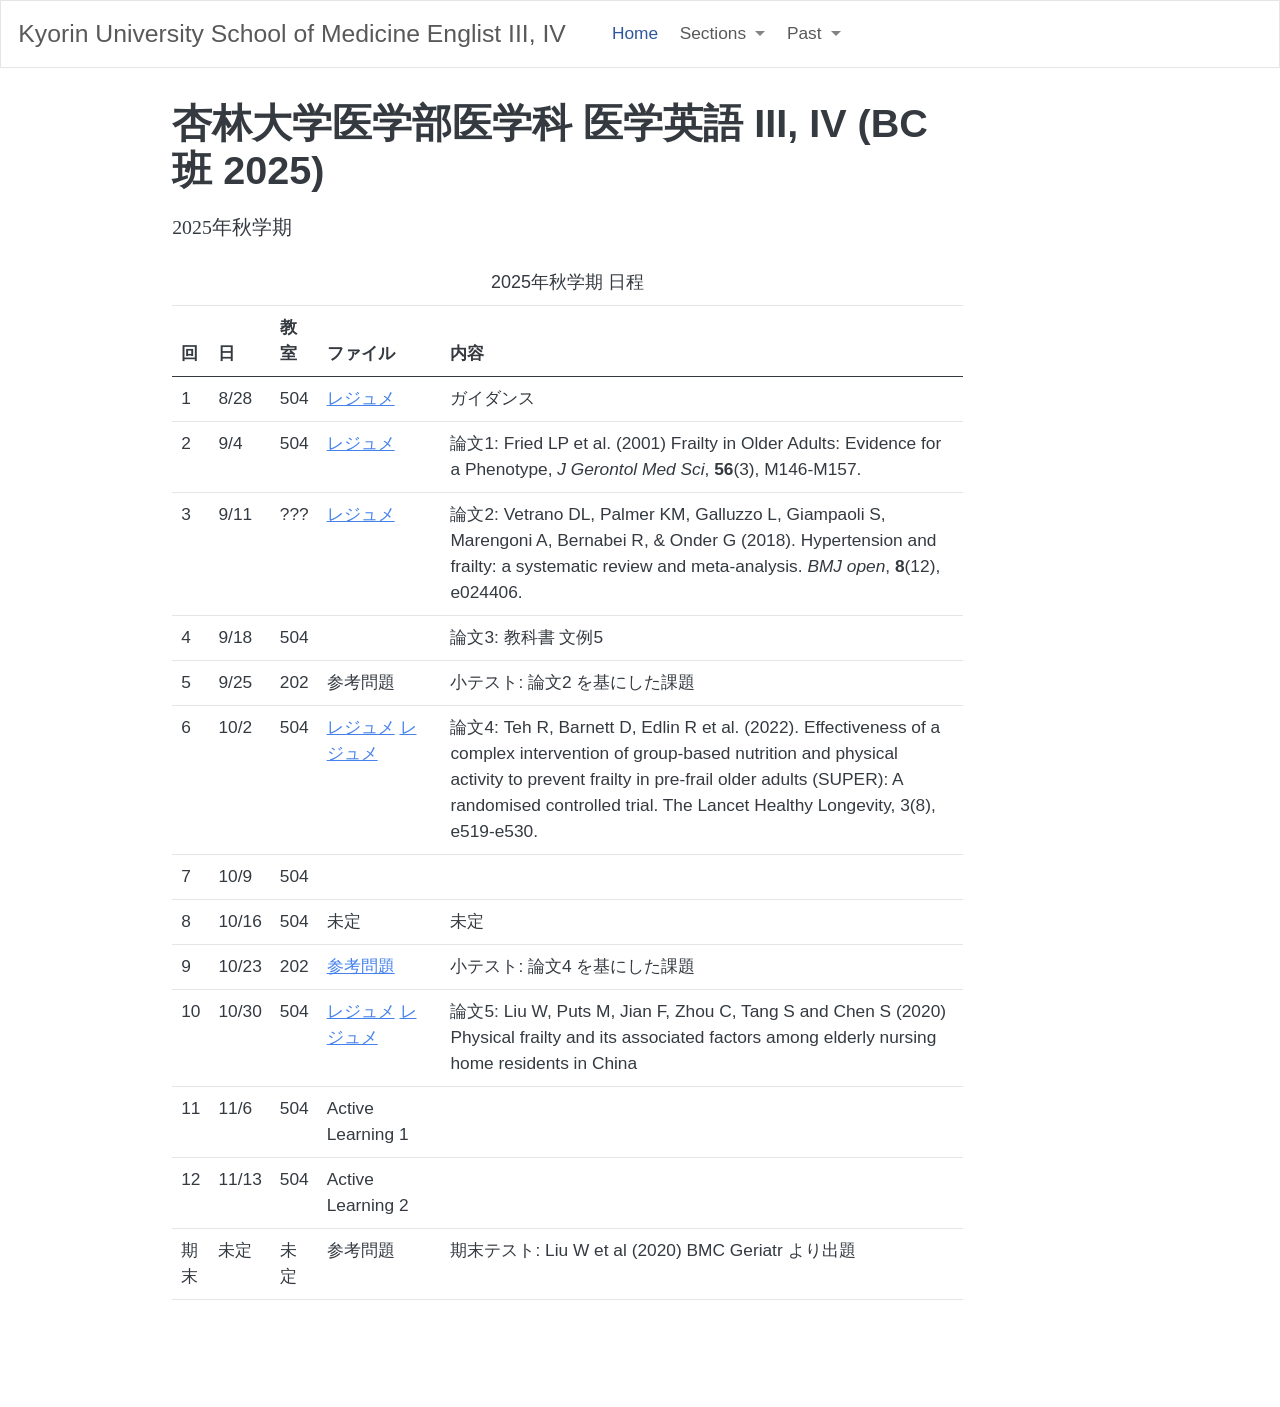
==== docs/index.html @ 92490af5 "docs" ====
<!DOCTYPE html>
<html xmlns="http://www.w3.org/1999/xhtml" lang="en" xml:lang="en"><head>

<meta charset="utf-8">
<meta name="generator" content="quarto-1.2.335">

<meta name="viewport" content="width=device-width, initial-scale=1.0, user-scalable=yes">


<title>Kyorin University School of Medicine Englist III, IV - 杏林大学医学部医学科 医学英語 III, IV (BC班 2025)</title>
<style>
code{white-space: pre-wrap;}
span.smallcaps{font-variant: small-caps;}
div.columns{display: flex; gap: min(4vw, 1.5em);}
div.column{flex: auto; overflow-x: auto;}
div.hanging-indent{margin-left: 1.5em; text-indent: -1.5em;}
ul.task-list{list-style: none;}
ul.task-list li input[type="checkbox"] {
  width: 0.8em;
  margin: 0 0.8em 0.2em -1.6em;
  vertical-align: middle;
}
</style>


<script src="site_libs/quarto-nav/quarto-nav.js"></script>
<script src="site_libs/quarto-nav/headroom.min.js"></script>
<script src="site_libs/clipboard/clipboard.min.js"></script>
<script src="site_libs/quarto-search/autocomplete.umd.js"></script>
<script src="site_libs/quarto-search/fuse.min.js"></script>
<script src="site_libs/quarto-search/quarto-search.js"></script>
<meta name="quarto:offset" content="./">
<script src="site_libs/quarto-html/quarto.js"></script>
<script src="site_libs/quarto-html/popper.min.js"></script>
<script src="site_libs/quarto-html/tippy.umd.min.js"></script>
<script src="site_libs/quarto-html/anchor.min.js"></script>
<link href="site_libs/quarto-html/tippy.css" rel="stylesheet">
<link href="site_libs/quarto-html/quarto-syntax-highlighting.css" rel="stylesheet" id="quarto-text-highlighting-styles">
<script src="site_libs/bootstrap/bootstrap.min.js"></script>
<link href="site_libs/bootstrap/bootstrap-icons.css" rel="stylesheet">
<link href="site_libs/bootstrap/bootstrap.min.css" rel="stylesheet" id="quarto-bootstrap" data-mode="light">
<script id="quarto-search-options" type="application/json">{
  "location": "navbar",
  "copy-button": false,
  "collapse-after": 3,
  "panel-placement": "end",
  "type": "overlay",
  "limit": 20,
  "language": {
    "search-no-results-text": "No results",
    "search-matching-documents-text": "matching documents",
    "search-copy-link-title": "Copy link to search",
    "search-hide-matches-text": "Hide additional matches",
    "search-more-match-text": "more match in this document",
    "search-more-matches-text": "more matches in this document",
    "search-clear-button-title": "Clear",
    "search-detached-cancel-button-title": "Cancel",
    "search-submit-button-title": "Submit"
  }
}</script>


<link rel="stylesheet" href="styles.css">
</head>

<body class="nav-fixed">

<div id="quarto-search-results"></div>
  <header id="quarto-header" class="headroom fixed-top">
    <nav class="navbar navbar-expand-lg navbar-dark ">
      <div class="navbar-container container-fluid">
      <div class="navbar-brand-container">
    <a class="navbar-brand" href="./index.html">
    <span class="navbar-title">Kyorin University School of Medicine Englist III, IV</span>
    </a>
  </div>
          <button class="navbar-toggler" type="button" data-bs-toggle="collapse" data-bs-target="#navbarCollapse" aria-controls="navbarCollapse" aria-expanded="false" aria-label="Toggle navigation" onclick="if (window.quartoToggleHeadroom) { window.quartoToggleHeadroom(); }">
  <span class="navbar-toggler-icon"></span>
</button>
          <div class="collapse navbar-collapse" id="navbarCollapse">
            <ul class="navbar-nav navbar-nav-scroll me-auto">
  <li class="nav-item">
    <a class="nav-link active" href="./index.html" aria-current="page">
 <span class="menu-text">Home</span></a>
  </li>  
  <li class="nav-item dropdown ">
    <a class="nav-link dropdown-toggle" href="#" id="nav-menu-sections" role="button" data-bs-toggle="dropdown" aria-expanded="false">
 <span class="menu-text">Sections</span>
    </a>
    <ul class="dropdown-menu" aria-labelledby="nav-menu-sections">    
        <li>
    <a class="dropdown-item" href="./about.html">
 <span class="dropdown-text">About Us</span></a>
  </li>  
    </ul>
  </li>
  <li class="nav-item dropdown ">
    <a class="nav-link dropdown-toggle" href="#" id="nav-menu-past" role="button" data-bs-toggle="dropdown" aria-expanded="false">
 <span class="menu-text">Past</span>
    </a>
    <ul class="dropdown-menu" aria-labelledby="nav-menu-past">    
        <li>
    <a class="dropdown-item" href="./about.html">
 <span class="dropdown-text">2025 Spring</span></a>
  </li>  
    </ul>
  </li>
</ul>
              <div id="quarto-search" class="" title="Search"></div>
          </div> <!-- /navcollapse -->
      </div> <!-- /container-fluid -->
    </nav>
</header>
<!-- content -->
<div id="quarto-content" class="quarto-container page-columns page-rows-contents page-layout-article page-navbar">
<!-- sidebar -->
<!-- margin-sidebar -->
    <div id="quarto-margin-sidebar" class="sidebar margin-sidebar">
        
    </div>
<!-- main -->
<main class="content" id="quarto-document-content">

<header id="title-block-header" class="quarto-title-block default">
<div class="quarto-title">
<h1 class="title">杏林大学医学部医学科 医学英語 III, IV (BC班 2025)</h1>
</div>



<div class="quarto-title-meta">

    
  
    
  </div>
  

</header>

<p>2025年秋学期</p>
<table class="table">
<caption>2025年秋学期 日程</caption>
<colgroup>
<col style="width: 1%">
<col style="width: 1%">
<col style="width: 1%">
<col style="width: 17%">
<col style="width: 80%">
</colgroup>
<thead>
<tr class="header">
<th>回</th>
<th>日</th>
<th>教室</th>
<th>ファイル</th>
<th>内容</th>
</tr>
</thead>
<tbody>
<tr class="odd">
<td>1</td>
<td>8/28</td>
<td>504</td>
<td><a href="https://babayoshihiko.github.io/How/design.html">レジュメ</a></td>
<td>ガイダンス</td>
</tr>
<tr class="even">
<td>2</td>
<td>9/4</td>
<td>504</td>
<td><a href="https://babayoshihiko.github.io/How/frailty.html">レジュメ</a></td>
<td>論文1: Fried LP et al.&nbsp;(2001) Frailty in Older Adults: Evidence for a Phenotype, <em>J Gerontol Med Sci</em>, <strong>56</strong>(3), M146-M157.</td>
</tr>
<tr class="odd">
<td>3</td>
<td>9/11</td>
<td>???</td>
<td><a href="http://124.219.182.167/How2/meta_vetrano.html">レジュメ</a></td>
<td>論文2: Vetrano DL, Palmer KM, Galluzzo L, Giampaoli S, Marengoni A, Bernabei R, &amp; Onder G (2018). Hypertension and frailty: a systematic review and meta-analysis. <em>BMJ open</em>, <strong>8</strong>(12), e024406.</td>
</tr>
<tr class="even">
<td>4</td>
<td>9/18</td>
<td>504</td>
<td></td>
<td>論文3: 教科書 文例5</td>
</tr>
<tr class="odd">
<td>5</td>
<td>9/25</td>
<td>202</td>
<td>参考問題</td>
<td>小テスト: 論文2 を基にした課題</td>
</tr>
<tr class="even">
<td>6</td>
<td>10/2</td>
<td>504</td>
<td><a href="https://babayoshihiko.github.io/How/rct_intro.html">レジュメ</a> <a href="http://124.219.182.167/How2/rct_teh.html">レジュメ</a></td>
<td>論文4: Teh R, Barnett D, Edlin R et al.&nbsp;(2022). Effectiveness of a complex intervention of group-based nutrition and physical activity to prevent frailty in pre-frail older adults (SUPER): A randomised controlled trial. The Lancet Healthy Longevity, 3(8), e519-e530.</td>
</tr>
<tr class="odd">
<td>7</td>
<td>10/9</td>
<td>504</td>
<td></td>
<td></td>
</tr>
<tr class="even">
<td>8</td>
<td>10/16</td>
<td>504</td>
<td>未定</td>
<td>未定</td>
</tr>
<tr class="odd">
<td>9</td>
<td>10/23</td>
<td>202</td>
<td><a href="https://docs.google.com/forms/d/e/1FAIpQLSeEI0pFkn-cZTdrIPrbXhW5z1Pq6cPuHLH8r0yxcHSd3hLn8A/viewform?usp=header">参考問題</a></td>
<td>小テスト: 論文4 を基にした課題</td>
</tr>
<tr class="even">
<td>10</td>
<td>10/30</td>
<td>504</td>
<td><a href="https://babayoshihiko.github.io/How/crosssectional_intro.html">レジュメ</a> <a href="http://124.219.182.167/How2/crosssectional_liu.html">レジュメ</a></td>
<td>論文5: Liu W, Puts M, Jian F, Zhou C, Tang S and Chen S (2020) Physical frailty and its associated factors among elderly nursing home residents in China</td>
</tr>
<tr class="odd">
<td>11</td>
<td>11/6</td>
<td>504</td>
<td>Active Learning 1</td>
<td></td>
</tr>
<tr class="even">
<td>12</td>
<td>11/13</td>
<td>504</td>
<td>Active Learning 2</td>
<td></td>
</tr>
<tr class="odd">
<td>期末</td>
<td>未定</td>
<td>未定</td>
<td>参考問題</td>
<td>期末テスト: Liu W et al (2020) BMC Geriatr より出題</td>
</tr>
</tbody>
</table>



</main> <!-- /main -->
<script id="quarto-html-after-body" type="application/javascript">
window.document.addEventListener("DOMContentLoaded", function (event) {
  const toggleBodyColorMode = (bsSheetEl) => {
    const mode = bsSheetEl.getAttribute("data-mode");
    const bodyEl = window.document.querySelector("body");
    if (mode === "dark") {
      bodyEl.classList.add("quarto-dark");
      bodyEl.classList.remove("quarto-light");
    } else {
      bodyEl.classList.add("quarto-light");
      bodyEl.classList.remove("quarto-dark");
    }
  }
  const toggleBodyColorPrimary = () => {
    const bsSheetEl = window.document.querySelector("link#quarto-bootstrap");
    if (bsSheetEl) {
      toggleBodyColorMode(bsSheetEl);
    }
  }
  toggleBodyColorPrimary();  
  const icon = "";
  const anchorJS = new window.AnchorJS();
  anchorJS.options = {
    placement: 'right',
    icon: icon
  };
  anchorJS.add('.anchored');
  const clipboard = new window.ClipboardJS('.code-copy-button', {
    target: function(trigger) {
      return trigger.previousElementSibling;
    }
  });
  clipboard.on('success', function(e) {
    // button target
    const button = e.trigger;
    // don't keep focus
    button.blur();
    // flash "checked"
    button.classList.add('code-copy-button-checked');
    var currentTitle = button.getAttribute("title");
    button.setAttribute("title", "Copied!");
    let tooltip;
    if (window.bootstrap) {
      button.setAttribute("data-bs-toggle", "tooltip");
      button.setAttribute("data-bs-placement", "left");
      button.setAttribute("data-bs-title", "Copied!");
      tooltip = new bootstrap.Tooltip(button, 
        { trigger: "manual", 
          customClass: "code-copy-button-tooltip",
          offset: [0, -8]});
      tooltip.show();    
    }
    setTimeout(function() {
      if (tooltip) {
        tooltip.hide();
        button.removeAttribute("data-bs-title");
        button.removeAttribute("data-bs-toggle");
        button.removeAttribute("data-bs-placement");
      }
      button.setAttribute("title", currentTitle);
      button.classList.remove('code-copy-button-checked');
    }, 1000);
    // clear code selection
    e.clearSelection();
  });
  function tippyHover(el, contentFn) {
    const config = {
      allowHTML: true,
      content: contentFn,
      maxWidth: 500,
      delay: 100,
      arrow: false,
      appendTo: function(el) {
          return el.parentElement;
      },
      interactive: true,
      interactiveBorder: 10,
      theme: 'quarto',
      placement: 'bottom-start'
    };
    window.tippy(el, config); 
  }
  const noterefs = window.document.querySelectorAll('a[role="doc-noteref"]');
  for (var i=0; i<noterefs.length; i++) {
    const ref = noterefs[i];
    tippyHover(ref, function() {
      // use id or data attribute instead here
      let href = ref.getAttribute('data-footnote-href') || ref.getAttribute('href');
      try { href = new URL(href).hash; } catch {}
      const id = href.replace(/^#\/?/, "");
      const note = window.document.getElementById(id);
      return note.innerHTML;
    });
  }
  const findCites = (el) => {
    const parentEl = el.parentElement;
    if (parentEl) {
      const cites = parentEl.dataset.cites;
      if (cites) {
        return {
          el,
          cites: cites.split(' ')
        };
      } else {
        return findCites(el.parentElement)
      }
    } else {
      return undefined;
    }
  };
  var bibliorefs = window.document.querySelectorAll('a[role="doc-biblioref"]');
  for (var i=0; i<bibliorefs.length; i++) {
    const ref = bibliorefs[i];
    const citeInfo = findCites(ref);
    if (citeInfo) {
      tippyHover(citeInfo.el, function() {
        var popup = window.document.createElement('div');
        citeInfo.cites.forEach(function(cite) {
          var citeDiv = window.document.createElement('div');
          citeDiv.classList.add('hanging-indent');
          citeDiv.classList.add('csl-entry');
          var biblioDiv = window.document.getElementById('ref-' + cite);
          if (biblioDiv) {
            citeDiv.innerHTML = biblioDiv.innerHTML;
          }
          popup.appendChild(citeDiv);
        });
        return popup.innerHTML;
      });
    }
  }
});
</script>
</div> <!-- /content -->



</body></html>
---- docs/site_libs/quarto-html/tippy.css ----
.tippy-box[data-animation=fade][data-state=hidden]{opacity:0}[data-tippy-root]{max-width:calc(100vw - 10px)}.tippy-box{position:relative;background-color:#333;color:#fff;border-radius:4px;font-size:14px;line-height:1.4;white-space:normal;outline:0;transition-property:transform,visibility,opacity}.tippy-box[data-placement^=top]>.tippy-arrow{bottom:0}.tippy-box[data-placement^=top]>.tippy-arrow:before{bottom:-7px;left:0;border-width:8px 8px 0;border-top-color:initial;transform-origin:center top}.tippy-box[data-placement^=bottom]>.tippy-arrow{top:0}.tippy-box[data-placement^=bottom]>.tippy-arrow:before{top:-7px;left:0;border-width:0 8px 8px;border-bottom-color:initial;transform-origin:center bottom}.tippy-box[data-placement^=left]>.tippy-arrow{right:0}.tippy-box[data-placement^=left]>.tippy-arrow:before{border-width:8px 0 8px 8px;border-left-color:initial;right:-7px;transform-origin:center left}.tippy-box[data-placement^=right]>.tippy-arrow{left:0}.tippy-box[data-placement^=right]>.tippy-arrow:before{left:-7px;border-width:8px 8px 8px 0;border-right-color:initial;transform-origin:center right}.tippy-box[data-inertia][data-state=visible]{transition-timing-function:cubic-bezier(.54,1.5,.38,1.11)}.tippy-arrow{width:16px;height:16px;color:#333}.tippy-arrow:before{content:"";position:absolute;border-color:transparent;border-style:solid}.tippy-content{position:relative;padding:5px 9px;z-index:1}
---- docs/styles.css ----
/* css styles */
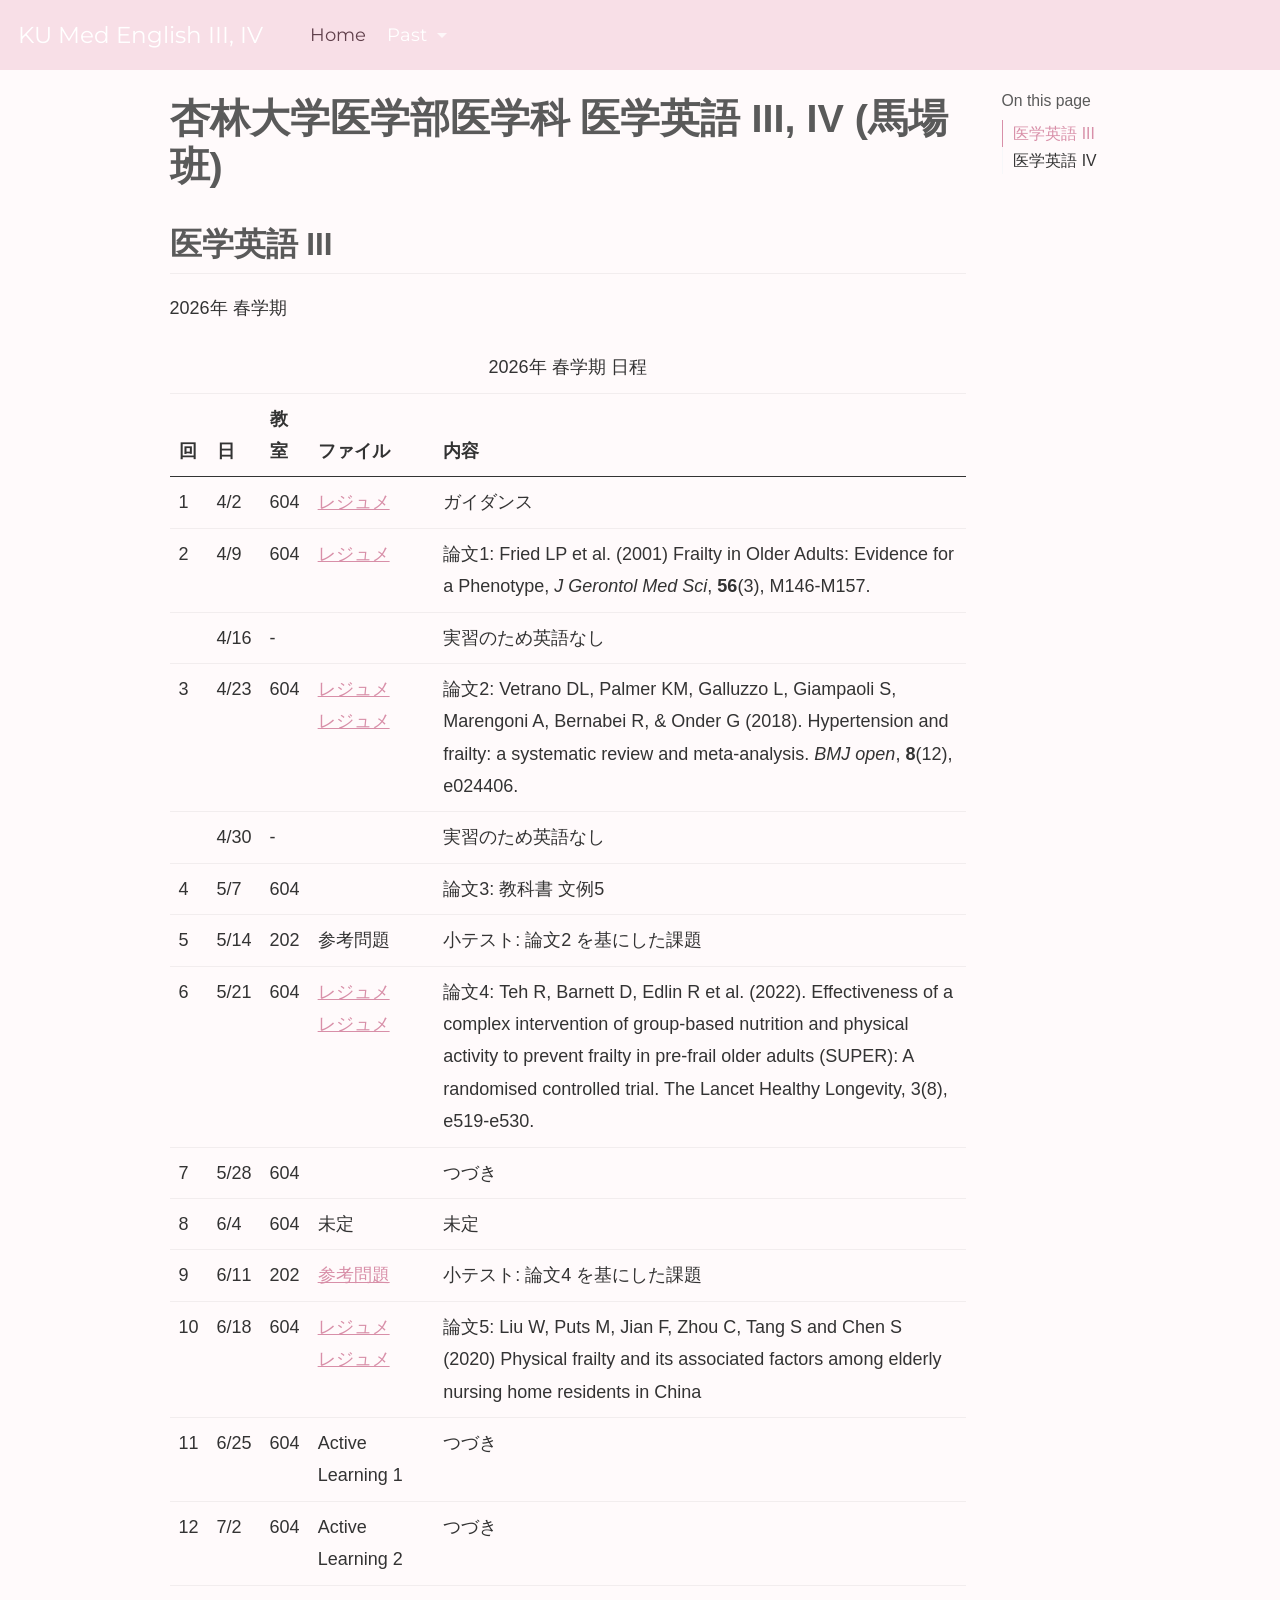
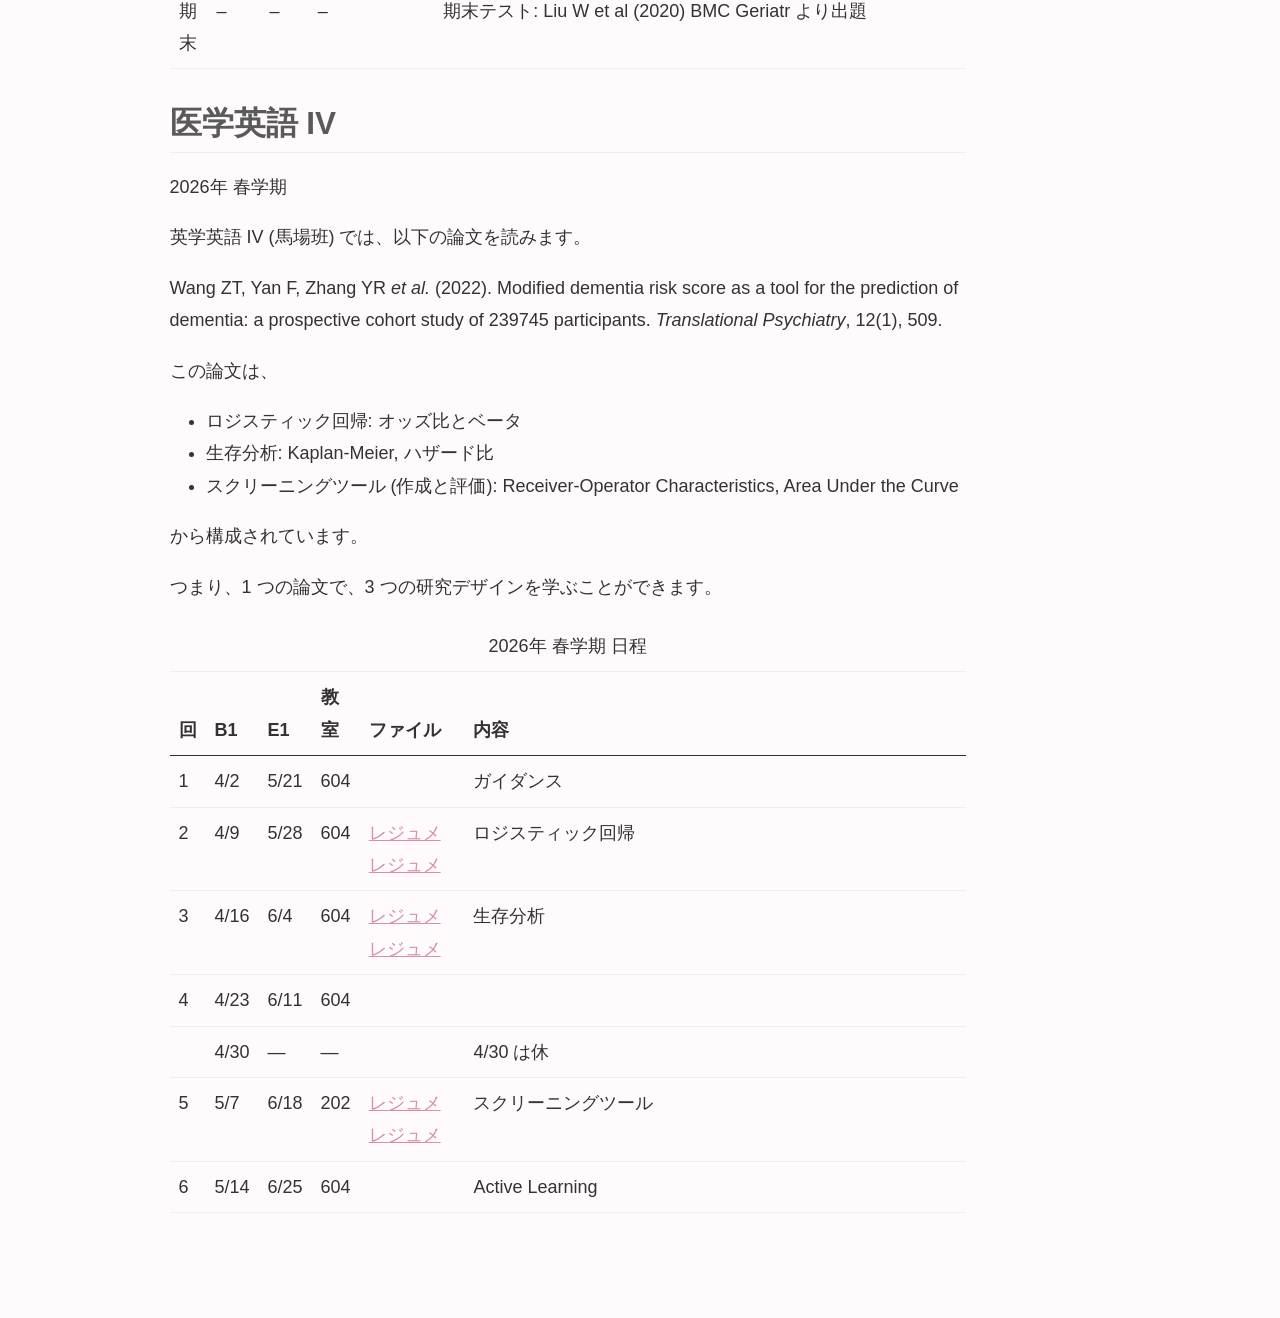
==== commit 3ad05698: "2026 Spring" ====
--- a/docs/index.html
+++ b/docs/index.html
@@ -7,7 +7,7 @@
 <meta name="viewport" content="width=device-width, initial-scale=1.0, user-scalable=yes">
 
 
-<title>Kyorin University School of Medicine Englist III, IV - 杏林大学医学部医学科 医学英語 III, IV (BC班 2025)</title>
+<title>KU Med English III, IV - 杏林大学医学部医学科 医学英語 III, IV (馬場班)</title>
 <style>
 code{white-space: pre-wrap;}
 span.smallcaps{font-variant: small-caps;}
@@ -60,7 +60,6 @@
 }</script>
 
 
-<link rel="stylesheet" href="styles.css">
 </head>
 
 <body class="nav-fixed">
@@ -71,7 +70,7 @@
       <div class="navbar-container container-fluid">
       <div class="navbar-brand-container">
     <a class="navbar-brand" href="./index.html">
-    <span class="navbar-title">Kyorin University School of Medicine Englist III, IV</span>
+    <span class="navbar-title">KU Med English III, IV</span>
     </a>
   </div>
           <button class="navbar-toggler" type="button" data-bs-toggle="collapse" data-bs-target="#navbarCollapse" aria-controls="navbarCollapse" aria-expanded="false" aria-label="Toggle navigation" onclick="if (window.quartoToggleHeadroom) { window.quartoToggleHeadroom(); }">
@@ -84,24 +83,13 @@
  <span class="menu-text">Home</span></a>
   </li>  
   <li class="nav-item dropdown ">
-    <a class="nav-link dropdown-toggle" href="#" id="nav-menu-sections" role="button" data-bs-toggle="dropdown" aria-expanded="false">
- <span class="menu-text">Sections</span>
-    </a>
-    <ul class="dropdown-menu" aria-labelledby="nav-menu-sections">    
-        <li>
-    <a class="dropdown-item" href="./about.html">
- <span class="dropdown-text">About Us</span></a>
-  </li>  
-    </ul>
-  </li>
-  <li class="nav-item dropdown ">
     <a class="nav-link dropdown-toggle" href="#" id="nav-menu-past" role="button" data-bs-toggle="dropdown" aria-expanded="false">
  <span class="menu-text">Past</span>
     </a>
     <ul class="dropdown-menu" aria-labelledby="nav-menu-past">    
         <li>
-    <a class="dropdown-item" href="./about.html">
- <span class="dropdown-text">2025 Spring</span></a>
+    <a class="dropdown-item" href="./2025_Autumn.html">
+ <span class="dropdown-text">2025 Autumn</span></a>
   </li>  
     </ul>
   </li>
@@ -116,14 +104,21 @@
 <!-- sidebar -->
 <!-- margin-sidebar -->
     <div id="quarto-margin-sidebar" class="sidebar margin-sidebar">
-        
+        <nav id="TOC" role="doc-toc" class="toc-active">
+    <h2 id="toc-title">On this page</h2>
+   
+  <ul>
+  <li><a href="#医学英語-iii" id="toc-医学英語-iii" class="nav-link active" data-scroll-target="#医学英語-iii">医学英語 III</a></li>
+  <li><a href="#医学英語-iv" id="toc-医学英語-iv" class="nav-link" data-scroll-target="#医学英語-iv">医学英語 IV</a></li>
+  </ul>
+</nav>
     </div>
 <!-- main -->
 <main class="content" id="quarto-document-content">
 
 <header id="title-block-header" class="quarto-title-block default">
 <div class="quarto-title">
-<h1 class="title">杏林大学医学部医学科 医学英語 III, IV (BC班 2025)</h1>
+<h1 class="title">杏林大学医学部医学科 医学英語 III, IV (馬場班)</h1>
 </div>
 
 
@@ -138,9 +133,11 @@
 
 </header>
 
-<p>2025年秋学期</p>
+<section id="医学英語-iii" class="level2">
+<h2 class="anchored" data-anchor-id="医学英語-iii">医学英語 III</h2>
+<p>2026年 春学期</p>
 <table class="table">
-<caption>2025年秋学期 日程</caption>
+<caption>2026年 春学期 日程</caption>
 <colgroup>
 <col style="width: 1%">
 <col style="width: 1%">
@@ -160,99 +157,207 @@
 <tbody>
 <tr class="odd">
 <td>1</td>
-<td>8/28</td>
-<td>504</td>
+<td>4/2</td>
+<td>604</td>
 <td><a href="https://babayoshihiko.github.io/How/design.html">レジュメ</a></td>
 <td>ガイダンス</td>
 </tr>
 <tr class="even">
 <td>2</td>
-<td>9/4</td>
-<td>504</td>
+<td>4/9</td>
+<td>604</td>
 <td><a href="https://babayoshihiko.github.io/How/frailty.html">レジュメ</a></td>
 <td>論文1: Fried LP et al.&nbsp;(2001) Frailty in Older Adults: Evidence for a Phenotype, <em>J Gerontol Med Sci</em>, <strong>56</strong>(3), M146-M157.</td>
 </tr>
 <tr class="odd">
+<td></td>
+<td>4/16</td>
+<td>-</td>
+<td></td>
+<td>実習のため英語なし</td>
+</tr>
+<tr class="even">
 <td>3</td>
-<td>9/11</td>
-<td>???</td>
-<td><a href="http://124.219.182.167/How2/meta_vetrano.html">レジュメ</a></td>
+<td>4/23</td>
+<td>604</td>
+<td><a href="https://babayoshihiko.github.io/meta_intro.html">レジュメ</a><br><a href="https://kyorin.pages.dev/meta_vetrano.html">レジュメ</a></td>
 <td>論文2: Vetrano DL, Palmer KM, Galluzzo L, Giampaoli S, Marengoni A, Bernabei R, &amp; Onder G (2018). Hypertension and frailty: a systematic review and meta-analysis. <em>BMJ open</em>, <strong>8</strong>(12), e024406.</td>
 </tr>
+<tr class="odd">
+<td></td>
+<td>4/30</td>
+<td>-</td>
+<td></td>
+<td>実習のため英語なし</td>
+</tr>
 <tr class="even">
 <td>4</td>
-<td>9/18</td>
-<td>504</td>
+<td>5/7</td>
+<td>604</td>
 <td></td>
 <td>論文3: 教科書 文例5</td>
 </tr>
 <tr class="odd">
 <td>5</td>
-<td>9/25</td>
+<td>5/14</td>
 <td>202</td>
 <td>参考問題</td>
 <td>小テスト: 論文2 を基にした課題</td>
 </tr>
 <tr class="even">
 <td>6</td>
-<td>10/2</td>
-<td>504</td>
-<td><a href="https://babayoshihiko.github.io/How/rct_intro.html">レジュメ</a> <a href="http://124.219.182.167/How2/rct_teh.html">レジュメ</a></td>
+<td>5/21</td>
+<td>604</td>
+<td><a href="https://babayoshihiko.github.io/rct_intro.html">レジュメ</a><br><a href="https://kyorin.pages.dev/rct_teh.html">レジュメ</a></td>
 <td>論文4: Teh R, Barnett D, Edlin R et al.&nbsp;(2022). Effectiveness of a complex intervention of group-based nutrition and physical activity to prevent frailty in pre-frail older adults (SUPER): A randomised controlled trial. The Lancet Healthy Longevity, 3(8), e519-e530.</td>
 </tr>
 <tr class="odd">
 <td>7</td>
-<td>10/9</td>
-<td>504</td>
-<td></td>
-<td></td>
+<td>5/28</td>
+<td>604</td>
+<td></td>
+<td>つづき</td>
 </tr>
 <tr class="even">
 <td>8</td>
-<td>10/16</td>
-<td>504</td>
+<td>6/4</td>
+<td>604</td>
 <td>未定</td>
 <td>未定</td>
 </tr>
 <tr class="odd">
 <td>9</td>
-<td>10/23</td>
+<td>6/11</td>
 <td>202</td>
 <td><a href="https://docs.google.com/forms/d/e/1FAIpQLSeEI0pFkn-cZTdrIPrbXhW5z1Pq6cPuHLH8r0yxcHSd3hLn8A/viewform?usp=header">参考問題</a></td>
 <td>小テスト: 論文4 を基にした課題</td>
 </tr>
 <tr class="even">
 <td>10</td>
-<td>10/30</td>
-<td>504</td>
-<td><a href="https://babayoshihiko.github.io/How/crosssectional_intro.html">レジュメ</a> <a href="http://124.219.182.167/How2/crosssectional_liu.html">レジュメ</a></td>
+<td>6/18</td>
+<td>604</td>
+<td><a href="https://babayoshihiko.github.io/How/crosssectional_intro.html">レジュメ</a><br><a href="http://kyorin.pages.dev/crosssectional_liu.html">レジュメ</a></td>
 <td>論文5: Liu W, Puts M, Jian F, Zhou C, Tang S and Chen S (2020) Physical frailty and its associated factors among elderly nursing home residents in China</td>
 </tr>
 <tr class="odd">
 <td>11</td>
-<td>11/6</td>
-<td>504</td>
+<td>6/25</td>
+<td>604</td>
 <td>Active Learning 1</td>
-<td></td>
+<td>つづき</td>
 </tr>
 <tr class="even">
 <td>12</td>
-<td>11/13</td>
-<td>504</td>
+<td>7/2</td>
+<td>604</td>
 <td>Active Learning 2</td>
-<td></td>
+<td>つづき</td>
 </tr>
 <tr class="odd">
 <td>期末</td>
-<td>未定</td>
-<td>未定</td>
-<td>参考問題</td>
+<td>–</td>
+<td>–</td>
+<td>–</td>
 <td>期末テスト: Liu W et al (2020) BMC Geriatr より出題</td>
 </tr>
 </tbody>
 </table>
-
-
+</section>
+<section id="医学英語-iv" class="level2">
+<h2 class="anchored" data-anchor-id="医学英語-iv">医学英語 IV</h2>
+<p>2026年 春学期</p>
+<p>英学英語 IV (馬場班) では、以下の論文を読みます。</p>
+<p>Wang ZT, Yan F, Zhang YR <em>et al.</em> (2022). Modified dementia risk score as a tool for the prediction of dementia: a prospective cohort study of 239745 participants. <em>Translational Psychiatry</em>, 12(1), 509.</p>
+<p>この論文は、</p>
+<ul>
+<li>ロジスティック回帰: オッズ比とベータ</li>
+<li>生存分析: Kaplan-Meier, ハザード比</li>
+<li>スクリーニングツール (作成と評価): Receiver-Operator Characteristics, Area Under the Curve</li>
+</ul>
+<p>から構成されています。</p>
+<p>つまり、1 つの論文で、3 つの研究デザインを学ぶことができます。</p>
+<table class="table">
+<caption>2026年 春学期 日程</caption>
+<colgroup>
+<col style="width: 1%">
+<col style="width: 1%">
+<col style="width: 1%">
+<col style="width: 1%">
+<col style="width: 16%">
+<col style="width: 80%">
+</colgroup>
+<thead>
+<tr class="header">
+<th>回</th>
+<th>B1</th>
+<th>E1</th>
+<th>教室</th>
+<th>ファイル</th>
+<th>内容</th>
+</tr>
+</thead>
+<tbody>
+<tr class="odd">
+<td>1</td>
+<td>4/2</td>
+<td>5/21</td>
+<td>604</td>
+<td></td>
+<td>ガイダンス</td>
+</tr>
+<tr class="even">
+<td>2</td>
+<td>4/9</td>
+<td>5/28</td>
+<td>604</td>
+<td><a href="https://babayoshihiko.github.io/How/https://kyorin.pages.dev/screening_intro.html">レジュメ</a><br><a href="http://kyorin.pages.dev/https://kyorin.pages.dev/screening_wang.html">レジュメ</a></td>
+<td>ロジスティック回帰</td>
+</tr>
+<tr class="odd">
+<td>3</td>
+<td>4/16</td>
+<td>6/4</td>
+<td>604</td>
+<td><a href="https://babayoshihiko.github.io/How/https://kyorin.pages.dev/screening_intro.html">レジュメ</a><br><a href="http://kyorin.pages.dev/https://kyorin.pages.dev/screening_wang.html">レジュメ</a></td>
+<td>生存分析</td>
+</tr>
+<tr class="even">
+<td>4</td>
+<td>4/23</td>
+<td>6/11</td>
+<td>604</td>
+<td></td>
+<td></td>
+</tr>
+<tr class="odd">
+<td></td>
+<td>4/30</td>
+<td>—</td>
+<td>—</td>
+<td></td>
+<td>4/30 は休</td>
+</tr>
+<tr class="even">
+<td>5</td>
+<td>5/7</td>
+<td>6/18</td>
+<td>202</td>
+<td><a href="https://babayoshihiko.github.io/How/https://kyorin.pages.dev/screening_intro.html">レジュメ</a><br><a href="http://kyorin.pages.dev/https://kyorin.pages.dev/screening_wang.html">レジュメ</a></td>
+<td>スクリーニングツール</td>
+</tr>
+<tr class="odd">
+<td>6</td>
+<td>5/14</td>
+<td>6/25</td>
+<td>604</td>
+<td></td>
+<td>Active Learning</td>
+</tr>
+</tbody>
+</table>
+
+
+</section>
 
 </main> <!-- /main -->
 <script id="quarto-html-after-body" type="application/javascript">
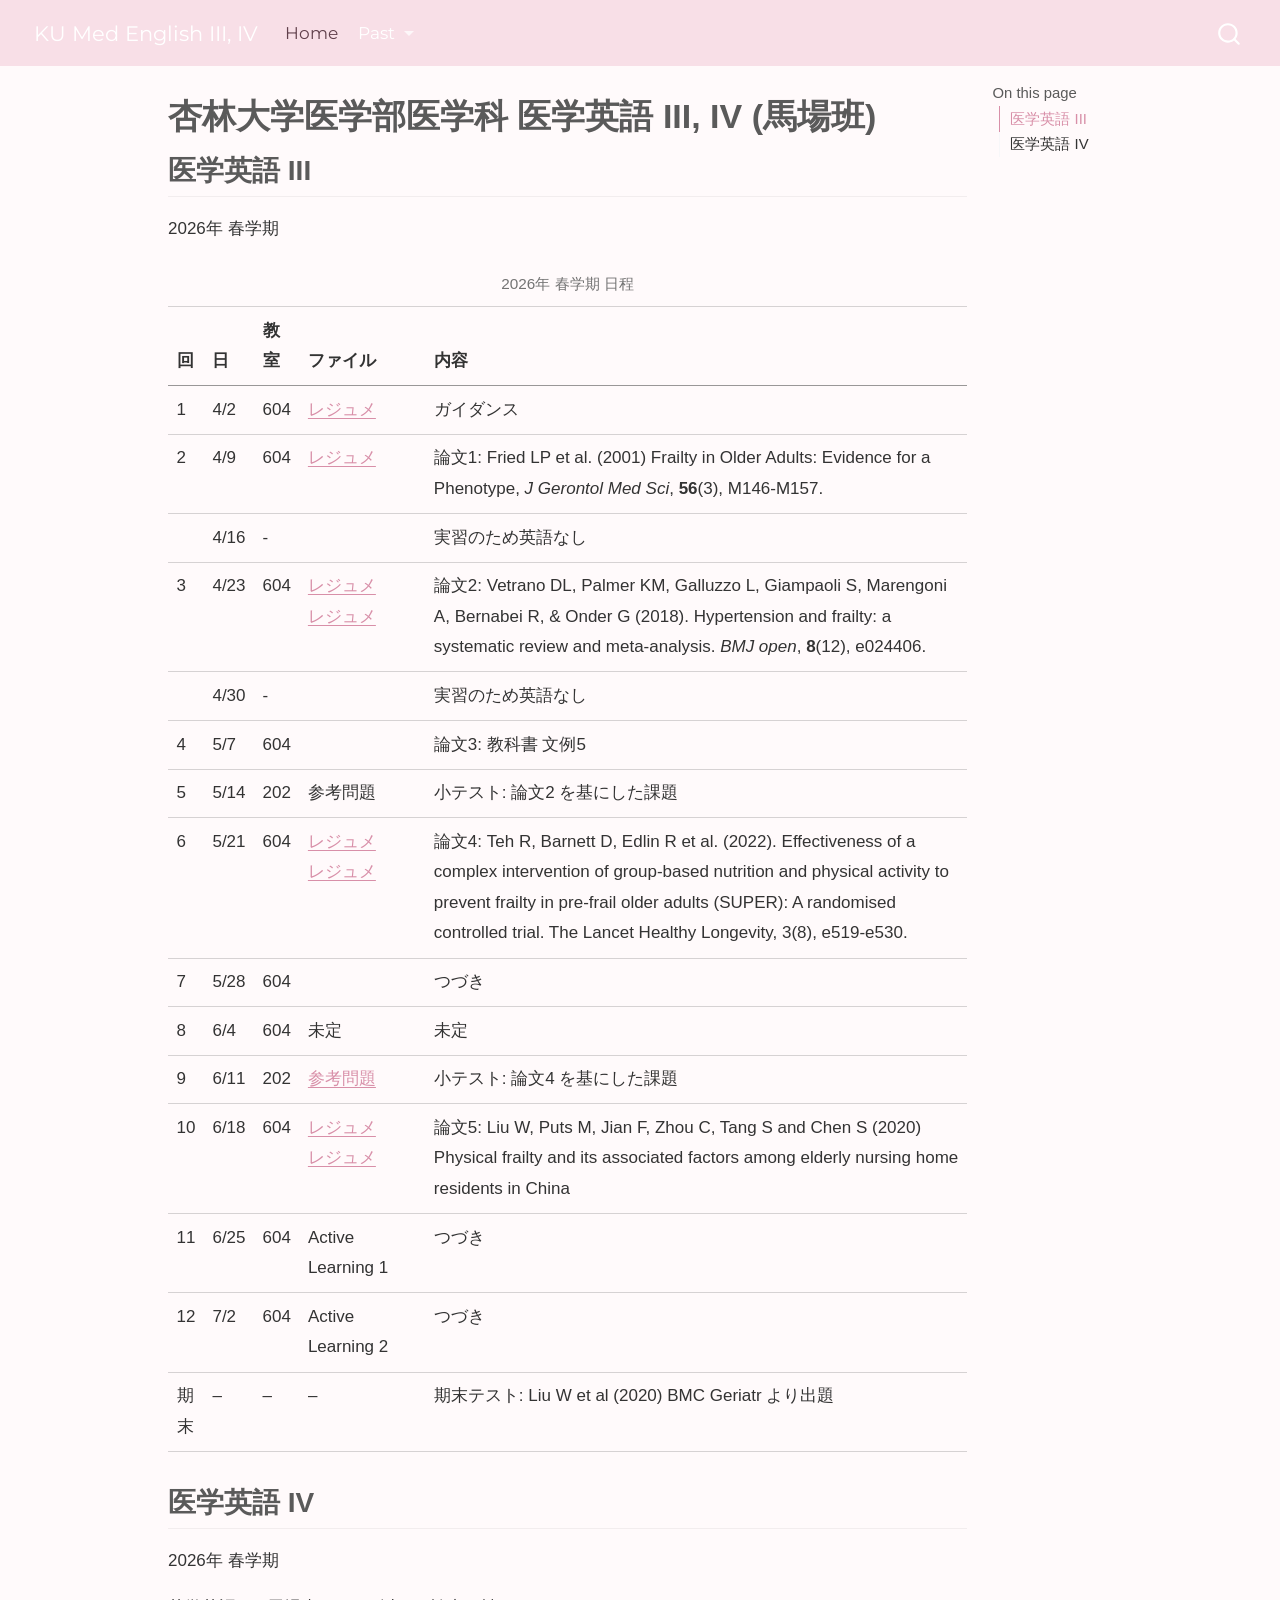
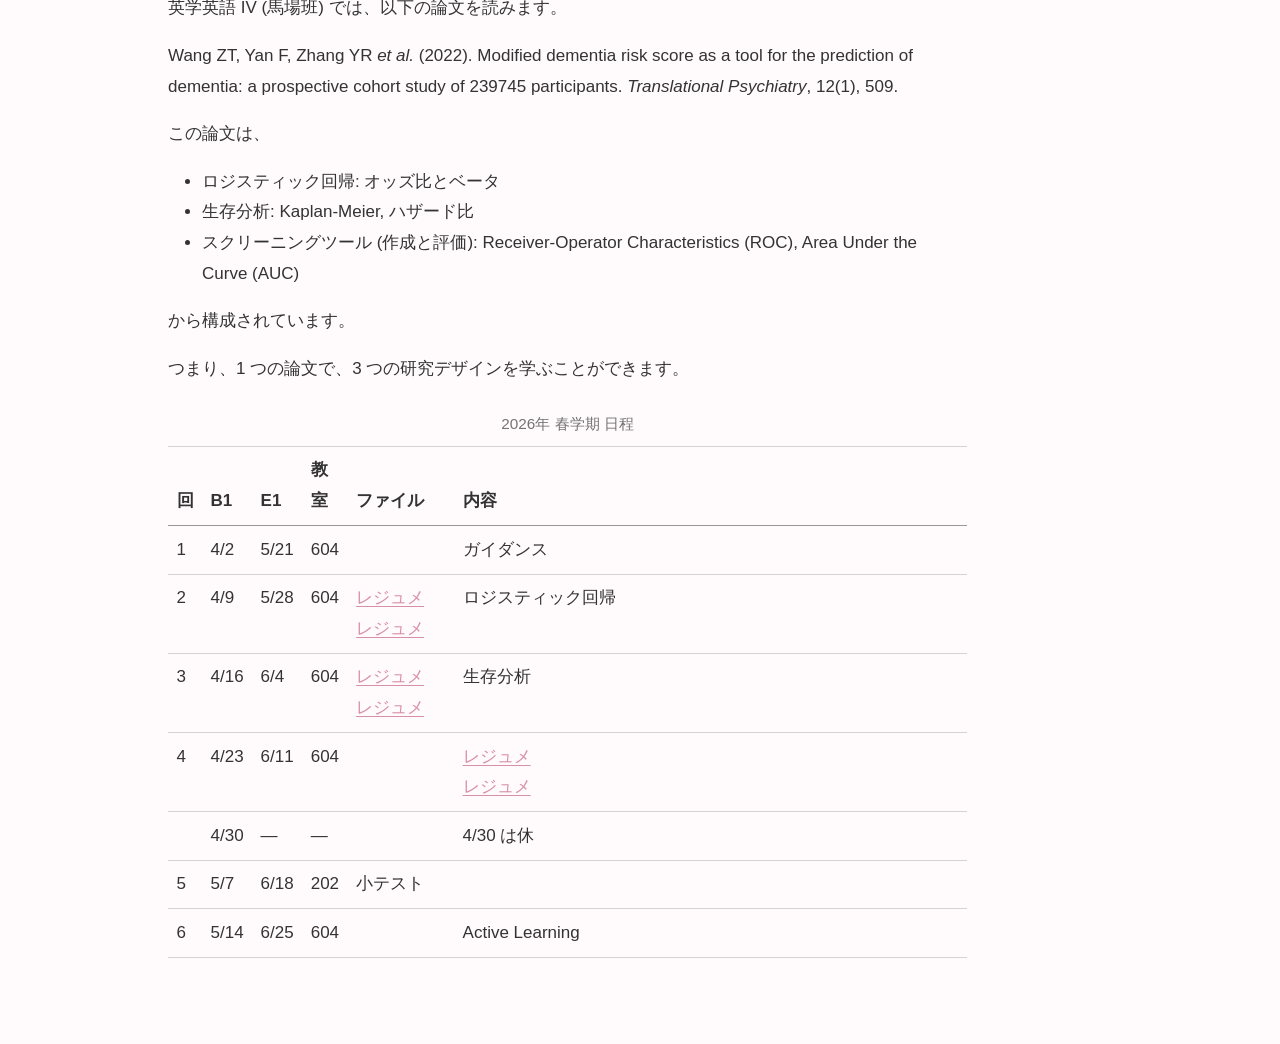
==== commit 3dc90a6c: "Update schedule" ====
--- a/docs/index.html
+++ b/docs/index.html
@@ -2,12 +2,12 @@
 <html xmlns="http://www.w3.org/1999/xhtml" lang="en" xml:lang="en"><head>
 
 <meta charset="utf-8">
-<meta name="generator" content="quarto-1.2.335">
+<meta name="generator" content="quarto-1.8.25">
 
 <meta name="viewport" content="width=device-width, initial-scale=1.0, user-scalable=yes">
 
 
-<title>KU Med English III, IV - 杏林大学医学部医学科 医学英語 III, IV (馬場班)</title>
+<title>杏林大学医学部医学科 医学英語 III, IV (馬場班) – KU Med English III, IV</title>
 <style>
 code{white-space: pre-wrap;}
 span.smallcaps{font-variant: small-caps;}
@@ -17,7 +17,7 @@
 ul.task-list{list-style: none;}
 ul.task-list li input[type="checkbox"] {
   width: 0.8em;
-  margin: 0 0.8em 0.2em -1.6em;
+  margin: 0 0.8em 0.2em -1em; /* quarto-specific, see https://github.com/quarto-dev/quarto-cli/issues/4556 */ 
   vertical-align: middle;
 }
 </style>
@@ -30,22 +30,30 @@
 <script src="site_libs/quarto-search/fuse.min.js"></script>
 <script src="site_libs/quarto-search/quarto-search.js"></script>
 <meta name="quarto:offset" content="./">
-<script src="site_libs/quarto-html/quarto.js"></script>
+<script src="site_libs/quarto-html/quarto.js" type="module"></script>
+<script src="site_libs/quarto-html/tabsets/tabsets.js" type="module"></script>
+<script src="site_libs/quarto-html/axe/axe-check.js" type="module"></script>
 <script src="site_libs/quarto-html/popper.min.js"></script>
 <script src="site_libs/quarto-html/tippy.umd.min.js"></script>
 <script src="site_libs/quarto-html/anchor.min.js"></script>
 <link href="site_libs/quarto-html/tippy.css" rel="stylesheet">
-<link href="site_libs/quarto-html/quarto-syntax-highlighting.css" rel="stylesheet" id="quarto-text-highlighting-styles">
+<link href="site_libs/quarto-html/quarto-syntax-highlighting-7b89279ff1a6dce999919e0e67d4d9ec.css" rel="stylesheet" id="quarto-text-highlighting-styles">
 <script src="site_libs/bootstrap/bootstrap.min.js"></script>
 <link href="site_libs/bootstrap/bootstrap-icons.css" rel="stylesheet">
-<link href="site_libs/bootstrap/bootstrap.min.css" rel="stylesheet" id="quarto-bootstrap" data-mode="light">
+<link href="site_libs/bootstrap/bootstrap-339d2f6278ea408a7a1bcedd7a5a4e6b.min.css" rel="stylesheet" append-hash="true" id="quarto-bootstrap" data-mode="light">
 <script id="quarto-search-options" type="application/json">{
   "location": "navbar",
   "copy-button": false,
   "collapse-after": 3,
   "panel-placement": "end",
   "type": "overlay",
-  "limit": 20,
+  "limit": 50,
+  "keyboard-shortcut": [
+    "f",
+    "/",
+    "s"
+  ],
+  "show-item-context": false,
   "language": {
     "search-no-results-text": "No results",
     "search-matching-documents-text": "matching documents",
@@ -54,36 +62,41 @@
     "search-more-match-text": "more match in this document",
     "search-more-matches-text": "more matches in this document",
     "search-clear-button-title": "Clear",
+    "search-text-placeholder": "",
     "search-detached-cancel-button-title": "Cancel",
-    "search-submit-button-title": "Submit"
+    "search-submit-button-title": "Submit",
+    "search-label": "Search"
   }
 }</script>
 
 
 </head>
 
-<body class="nav-fixed">
+<body class="nav-fixed quarto-light">
 
 <div id="quarto-search-results"></div>
   <header id="quarto-header" class="headroom fixed-top">
-    <nav class="navbar navbar-expand-lg navbar-dark ">
+    <nav class="navbar navbar-expand-lg " data-bs-theme="dark">
       <div class="navbar-container container-fluid">
-      <div class="navbar-brand-container">
+      <div class="navbar-brand-container mx-auto">
+    <a href="./index.html" class="navbar-brand navbar-brand-logo">
+    </a>
     <a class="navbar-brand" href="./index.html">
     <span class="navbar-title">KU Med English III, IV</span>
     </a>
   </div>
-          <button class="navbar-toggler" type="button" data-bs-toggle="collapse" data-bs-target="#navbarCollapse" aria-controls="navbarCollapse" aria-expanded="false" aria-label="Toggle navigation" onclick="if (window.quartoToggleHeadroom) { window.quartoToggleHeadroom(); }">
+            <div id="quarto-search" class="" title="Search"></div>
+          <button class="navbar-toggler" type="button" data-bs-toggle="collapse" data-bs-target="#navbarCollapse" aria-controls="navbarCollapse" role="menu" aria-expanded="false" aria-label="Toggle navigation" onclick="if (window.quartoToggleHeadroom) { window.quartoToggleHeadroom(); }">
   <span class="navbar-toggler-icon"></span>
 </button>
           <div class="collapse navbar-collapse" id="navbarCollapse">
             <ul class="navbar-nav navbar-nav-scroll me-auto">
   <li class="nav-item">
-    <a class="nav-link active" href="./index.html" aria-current="page">
- <span class="menu-text">Home</span></a>
+    <a class="nav-link active" href="./index.html" aria-current="page"> 
+<span class="menu-text">Home</span></a>
   </li>  
   <li class="nav-item dropdown ">
-    <a class="nav-link dropdown-toggle" href="#" id="nav-menu-past" role="button" data-bs-toggle="dropdown" aria-expanded="false">
+    <a class="nav-link dropdown-toggle" href="#" id="nav-menu-past" role="link" data-bs-toggle="dropdown" aria-expanded="false">
  <span class="menu-text">Past</span>
     </a>
     <ul class="dropdown-menu" aria-labelledby="nav-menu-past">    
@@ -94,8 +107,9 @@
     </ul>
   </li>
 </ul>
-              <div id="quarto-search" class="" title="Search"></div>
           </div> <!-- /navcollapse -->
+            <div class="quarto-navbar-tools">
+</div>
       </div> <!-- /container-fluid -->
     </nav>
 </header>
@@ -131,12 +145,14 @@
   </div>
   
 
+
 </header>
+
 
 <section id="医学英語-iii" class="level2">
 <h2 class="anchored" data-anchor-id="医学英語-iii">医学英語 III</h2>
 <p>2026年 春学期</p>
-<table class="table">
+<table class="caption-top table">
 <caption>2026年 春学期 日程</caption>
 <colgroup>
 <col style="width: 1%">
@@ -272,11 +288,11 @@
 <ul>
 <li>ロジスティック回帰: オッズ比とベータ</li>
 <li>生存分析: Kaplan-Meier, ハザード比</li>
-<li>スクリーニングツール (作成と評価): Receiver-Operator Characteristics, Area Under the Curve</li>
+<li>スクリーニングツール (作成と評価): Receiver-Operator Characteristics (ROC), Area Under the Curve (AUC)</li>
 </ul>
 <p>から構成されています。</p>
 <p>つまり、1 つの論文で、3 つの研究デザインを学ぶことができます。</p>
-<table class="table">
+<table class="caption-top table">
 <caption>2026年 春学期 日程</caption>
 <colgroup>
 <col style="width: 1%">
@@ -310,7 +326,7 @@
 <td>4/9</td>
 <td>5/28</td>
 <td>604</td>
-<td><a href="https://babayoshihiko.github.io/How/https://kyorin.pages.dev/screening_intro.html">レジュメ</a><br><a href="http://kyorin.pages.dev/https://kyorin.pages.dev/screening_wang.html">レジュメ</a></td>
+<td><a href="https://babayoshihiko.github.io/How/crosssectional_intro.html">レジュメ</a><br><a href="https://kyorin.pages.dev/screening_wang.html">レジュメ</a></td>
 <td>ロジスティック回帰</td>
 </tr>
 <tr class="odd">
@@ -318,7 +334,7 @@
 <td>4/16</td>
 <td>6/4</td>
 <td>604</td>
-<td><a href="https://babayoshihiko.github.io/How/https://kyorin.pages.dev/screening_intro.html">レジュメ</a><br><a href="http://kyorin.pages.dev/https://kyorin.pages.dev/screening_wang.html">レジュメ</a></td>
+<td><a href="https://kyorin.pages.dev/screening_intro.html">レジュメ</a><br><a href="https://kyorin.pages.dev/screening_wang.html">レジュメ</a></td>
 <td>生存分析</td>
 </tr>
 <tr class="even">
@@ -327,7 +343,7 @@
 <td>6/11</td>
 <td>604</td>
 <td></td>
-<td></td>
+<td><a href="https://babayoshihiko.github.io/How/screening_intro.html">レジュメ</a><br><a href="https://kyorin.pages.dev/screening_wang.html">レジュメ</a></td>
 </tr>
 <tr class="odd">
 <td></td>
@@ -342,8 +358,8 @@
 <td>5/7</td>
 <td>6/18</td>
 <td>202</td>
-<td><a href="https://babayoshihiko.github.io/How/https://kyorin.pages.dev/screening_intro.html">レジュメ</a><br><a href="http://kyorin.pages.dev/https://kyorin.pages.dev/screening_wang.html">レジュメ</a></td>
-<td>スクリーニングツール</td>
+<td>小テスト</td>
+<td></td>
 </tr>
 <tr class="odd">
 <td>6</td>
@@ -361,140 +377,408 @@
 
 </main> <!-- /main -->
 <script id="quarto-html-after-body" type="application/javascript">
-window.document.addEventListener("DOMContentLoaded", function (event) {
-  const toggleBodyColorMode = (bsSheetEl) => {
-    const mode = bsSheetEl.getAttribute("data-mode");
-    const bodyEl = window.document.querySelector("body");
-    if (mode === "dark") {
-      bodyEl.classList.add("quarto-dark");
-      bodyEl.classList.remove("quarto-light");
-    } else {
-      bodyEl.classList.add("quarto-light");
-      bodyEl.classList.remove("quarto-dark");
-    }
-  }
-  const toggleBodyColorPrimary = () => {
-    const bsSheetEl = window.document.querySelector("link#quarto-bootstrap");
-    if (bsSheetEl) {
-      toggleBodyColorMode(bsSheetEl);
-    }
-  }
-  toggleBodyColorPrimary();  
-  const icon = "";
-  const anchorJS = new window.AnchorJS();
-  anchorJS.options = {
-    placement: 'right',
-    icon: icon
-  };
-  anchorJS.add('.anchored');
-  const clipboard = new window.ClipboardJS('.code-copy-button', {
-    target: function(trigger) {
-      return trigger.previousElementSibling;
+  window.document.addEventListener("DOMContentLoaded", function (event) {
+    const icon = "";
+    const anchorJS = new window.AnchorJS();
+    anchorJS.options = {
+      placement: 'right',
+      icon: icon
+    };
+    anchorJS.add('.anchored');
+    const isCodeAnnotation = (el) => {
+      for (const clz of el.classList) {
+        if (clz.startsWith('code-annotation-')) {                     
+          return true;
+        }
+      }
+      return false;
+    }
+    const onCopySuccess = function(e) {
+      // button target
+      const button = e.trigger;
+      // don't keep focus
+      button.blur();
+      // flash "checked"
+      button.classList.add('code-copy-button-checked');
+      var currentTitle = button.getAttribute("title");
+      button.setAttribute("title", "Copied!");
+      let tooltip;
+      if (window.bootstrap) {
+        button.setAttribute("data-bs-toggle", "tooltip");
+        button.setAttribute("data-bs-placement", "left");
+        button.setAttribute("data-bs-title", "Copied!");
+        tooltip = new bootstrap.Tooltip(button, 
+          { trigger: "manual", 
+            customClass: "code-copy-button-tooltip",
+            offset: [0, -8]});
+        tooltip.show();    
+      }
+      setTimeout(function() {
+        if (tooltip) {
+          tooltip.hide();
+          button.removeAttribute("data-bs-title");
+          button.removeAttribute("data-bs-toggle");
+          button.removeAttribute("data-bs-placement");
+        }
+        button.setAttribute("title", currentTitle);
+        button.classList.remove('code-copy-button-checked');
+      }, 1000);
+      // clear code selection
+      e.clearSelection();
+    }
+    const getTextToCopy = function(trigger) {
+      const outerScaffold = trigger.parentElement.cloneNode(true);
+      const codeEl = outerScaffold.querySelector('code');
+      for (const childEl of codeEl.children) {
+        if (isCodeAnnotation(childEl)) {
+          childEl.remove();
+        }
+      }
+      return codeEl.innerText;
+    }
+    const clipboard = new window.ClipboardJS('.code-copy-button:not([data-in-quarto-modal])', {
+      text: getTextToCopy
+    });
+    clipboard.on('success', onCopySuccess);
+    if (window.document.getElementById('quarto-embedded-source-code-modal')) {
+      const clipboardModal = new window.ClipboardJS('.code-copy-button[data-in-quarto-modal]', {
+        text: getTextToCopy,
+        container: window.document.getElementById('quarto-embedded-source-code-modal')
+      });
+      clipboardModal.on('success', onCopySuccess);
+    }
+      var localhostRegex = new RegExp(/^(?:http|https):\/\/localhost\:?[0-9]*\//);
+      var mailtoRegex = new RegExp(/^mailto:/);
+        var filterRegex = new RegExp('/' + window.location.host + '/');
+      var isInternal = (href) => {
+          return filterRegex.test(href) || localhostRegex.test(href) || mailtoRegex.test(href);
+      }
+      // Inspect non-navigation links and adorn them if external
+     var links = window.document.querySelectorAll('a[href]:not(.nav-link):not(.navbar-brand):not(.toc-action):not(.sidebar-link):not(.sidebar-item-toggle):not(.pagination-link):not(.no-external):not([aria-hidden]):not(.dropdown-item):not(.quarto-navigation-tool):not(.about-link)');
+      for (var i=0; i<links.length; i++) {
+        const link = links[i];
+        if (!isInternal(link.href)) {
+          // undo the damage that might have been done by quarto-nav.js in the case of
+          // links that we want to consider external
+          if (link.dataset.originalHref !== undefined) {
+            link.href = link.dataset.originalHref;
+          }
+        }
+      }
+    function tippyHover(el, contentFn, onTriggerFn, onUntriggerFn) {
+      const config = {
+        allowHTML: true,
+        maxWidth: 500,
+        delay: 100,
+        arrow: false,
+        appendTo: function(el) {
+            return el.parentElement;
+        },
+        interactive: true,
+        interactiveBorder: 10,
+        theme: 'quarto',
+        placement: 'bottom-start',
+      };
+      if (contentFn) {
+        config.content = contentFn;
+      }
+      if (onTriggerFn) {
+        config.onTrigger = onTriggerFn;
+      }
+      if (onUntriggerFn) {
+        config.onUntrigger = onUntriggerFn;
+      }
+      window.tippy(el, config); 
+    }
+    const noterefs = window.document.querySelectorAll('a[role="doc-noteref"]');
+    for (var i=0; i<noterefs.length; i++) {
+      const ref = noterefs[i];
+      tippyHover(ref, function() {
+        // use id or data attribute instead here
+        let href = ref.getAttribute('data-footnote-href') || ref.getAttribute('href');
+        try { href = new URL(href).hash; } catch {}
+        const id = href.replace(/^#\/?/, "");
+        const note = window.document.getElementById(id);
+        if (note) {
+          return note.innerHTML;
+        } else {
+          return "";
+        }
+      });
+    }
+    const xrefs = window.document.querySelectorAll('a.quarto-xref');
+    const processXRef = (id, note) => {
+      // Strip column container classes
+      const stripColumnClz = (el) => {
+        el.classList.remove("page-full", "page-columns");
+        if (el.children) {
+          for (const child of el.children) {
+            stripColumnClz(child);
+          }
+        }
+      }
+      stripColumnClz(note)
+      if (id === null || id.startsWith('sec-')) {
+        // Special case sections, only their first couple elements
+        const container = document.createElement("div");
+        if (note.children && note.children.length > 2) {
+          container.appendChild(note.children[0].cloneNode(true));
+          for (let i = 1; i < note.children.length; i++) {
+            const child = note.children[i];
+            if (child.tagName === "P" && child.innerText === "") {
+              continue;
+            } else {
+              container.appendChild(child.cloneNode(true));
+              break;
+            }
+          }
+          if (window.Quarto?.typesetMath) {
+            window.Quarto.typesetMath(container);
+          }
+          return container.innerHTML
+        } else {
+          if (window.Quarto?.typesetMath) {
+            window.Quarto.typesetMath(note);
+          }
+          return note.innerHTML;
+        }
+      } else {
+        // Remove any anchor links if they are present
+        const anchorLink = note.querySelector('a.anchorjs-link');
+        if (anchorLink) {
+          anchorLink.remove();
+        }
+        if (window.Quarto?.typesetMath) {
+          window.Quarto.typesetMath(note);
+        }
+        if (note.classList.contains("callout")) {
+          return note.outerHTML;
+        } else {
+          return note.innerHTML;
+        }
+      }
+    }
+    for (var i=0; i<xrefs.length; i++) {
+      const xref = xrefs[i];
+      tippyHover(xref, undefined, function(instance) {
+        instance.disable();
+        let url = xref.getAttribute('href');
+        let hash = undefined; 
+        if (url.startsWith('#')) {
+          hash = url;
+        } else {
+          try { hash = new URL(url).hash; } catch {}
+        }
+        if (hash) {
+          const id = hash.replace(/^#\/?/, "");
+          const note = window.document.getElementById(id);
+          if (note !== null) {
+            try {
+              const html = processXRef(id, note.cloneNode(true));
+              instance.setContent(html);
+            } finally {
+              instance.enable();
+              instance.show();
+            }
+          } else {
+            // See if we can fetch this
+            fetch(url.split('#')[0])
+            .then(res => res.text())
+            .then(html => {
+              const parser = new DOMParser();
+              const htmlDoc = parser.parseFromString(html, "text/html");
+              const note = htmlDoc.getElementById(id);
+              if (note !== null) {
+                const html = processXRef(id, note);
+                instance.setContent(html);
+              } 
+            }).finally(() => {
+              instance.enable();
+              instance.show();
+            });
+          }
+        } else {
+          // See if we can fetch a full url (with no hash to target)
+          // This is a special case and we should probably do some content thinning / targeting
+          fetch(url)
+          .then(res => res.text())
+          .then(html => {
+            const parser = new DOMParser();
+            const htmlDoc = parser.parseFromString(html, "text/html");
+            const note = htmlDoc.querySelector('main.content');
+            if (note !== null) {
+              // This should only happen for chapter cross references
+              // (since there is no id in the URL)
+              // remove the first header
+              if (note.children.length > 0 && note.children[0].tagName === "HEADER") {
+                note.children[0].remove();
+              }
+              const html = processXRef(null, note);
+              instance.setContent(html);
+            } 
+          }).finally(() => {
+            instance.enable();
+            instance.show();
+          });
+        }
+      }, function(instance) {
+      });
+    }
+        let selectedAnnoteEl;
+        const selectorForAnnotation = ( cell, annotation) => {
+          let cellAttr = 'data-code-cell="' + cell + '"';
+          let lineAttr = 'data-code-annotation="' +  annotation + '"';
+          const selector = 'span[' + cellAttr + '][' + lineAttr + ']';
+          return selector;
+        }
+        const selectCodeLines = (annoteEl) => {
+          const doc = window.document;
+          const targetCell = annoteEl.getAttribute("data-target-cell");
+          const targetAnnotation = annoteEl.getAttribute("data-target-annotation");
+          const annoteSpan = window.document.querySelector(selectorForAnnotation(targetCell, targetAnnotation));
+          const lines = annoteSpan.getAttribute("data-code-lines").split(",");
+          const lineIds = lines.map((line) => {
+            return targetCell + "-" + line;
+          })
+          let top = null;
+          let height = null;
+          let parent = null;
+          if (lineIds.length > 0) {
+              //compute the position of the single el (top and bottom and make a div)
+              const el = window.document.getElementById(lineIds[0]);
+              top = el.offsetTop;
+              height = el.offsetHeight;
+              parent = el.parentElement.parentElement;
+            if (lineIds.length > 1) {
+              const lastEl = window.document.getElementById(lineIds[lineIds.length - 1]);
+              const bottom = lastEl.offsetTop + lastEl.offsetHeight;
+              height = bottom - top;
+            }
+            if (top !== null && height !== null && parent !== null) {
+              // cook up a div (if necessary) and position it 
+              let div = window.document.getElementById("code-annotation-line-highlight");
+              if (div === null) {
+                div = window.document.createElement("div");
+                div.setAttribute("id", "code-annotation-line-highlight");
+                div.style.position = 'absolute';
+                parent.appendChild(div);
+              }
+              div.style.top = top - 2 + "px";
+              div.style.height = height + 4 + "px";
+              div.style.left = 0;
+              let gutterDiv = window.document.getElementById("code-annotation-line-highlight-gutter");
+              if (gutterDiv === null) {
+                gutterDiv = window.document.createElement("div");
+                gutterDiv.setAttribute("id", "code-annotation-line-highlight-gutter");
+                gutterDiv.style.position = 'absolute';
+                const codeCell = window.document.getElementById(targetCell);
+                const gutter = codeCell.querySelector('.code-annotation-gutter');
+                gutter.appendChild(gutterDiv);
+              }
+              gutterDiv.style.top = top - 2 + "px";
+              gutterDiv.style.height = height + 4 + "px";
+            }
+            selectedAnnoteEl = annoteEl;
+          }
+        };
+        const unselectCodeLines = () => {
+          const elementsIds = ["code-annotation-line-highlight", "code-annotation-line-highlight-gutter"];
+          elementsIds.forEach((elId) => {
+            const div = window.document.getElementById(elId);
+            if (div) {
+              div.remove();
+            }
+          });
+          selectedAnnoteEl = undefined;
+        };
+          // Handle positioning of the toggle
+      window.addEventListener(
+        "resize",
+        throttle(() => {
+          elRect = undefined;
+          if (selectedAnnoteEl) {
+            selectCodeLines(selectedAnnoteEl);
+          }
+        }, 10)
+      );
+      function throttle(fn, ms) {
+      let throttle = false;
+      let timer;
+        return (...args) => {
+          if(!throttle) { // first call gets through
+              fn.apply(this, args);
+              throttle = true;
+          } else { // all the others get throttled
+              if(timer) clearTimeout(timer); // cancel #2
+              timer = setTimeout(() => {
+                fn.apply(this, args);
+                timer = throttle = false;
+              }, ms);
+          }
+        };
+      }
+        // Attach click handler to the DT
+        const annoteDls = window.document.querySelectorAll('dt[data-target-cell]');
+        for (const annoteDlNode of annoteDls) {
+          annoteDlNode.addEventListener('click', (event) => {
+            const clickedEl = event.target;
+            if (clickedEl !== selectedAnnoteEl) {
+              unselectCodeLines();
+              const activeEl = window.document.querySelector('dt[data-target-cell].code-annotation-active');
+              if (activeEl) {
+                activeEl.classList.remove('code-annotation-active');
+              }
+              selectCodeLines(clickedEl);
+              clickedEl.classList.add('code-annotation-active');
+            } else {
+              // Unselect the line
+              unselectCodeLines();
+              clickedEl.classList.remove('code-annotation-active');
+            }
+          });
+        }
+    const findCites = (el) => {
+      const parentEl = el.parentElement;
+      if (parentEl) {
+        const cites = parentEl.dataset.cites;
+        if (cites) {
+          return {
+            el,
+            cites: cites.split(' ')
+          };
+        } else {
+          return findCites(el.parentElement)
+        }
+      } else {
+        return undefined;
+      }
+    };
+    var bibliorefs = window.document.querySelectorAll('a[role="doc-biblioref"]');
+    for (var i=0; i<bibliorefs.length; i++) {
+      const ref = bibliorefs[i];
+      const citeInfo = findCites(ref);
+      if (citeInfo) {
+        tippyHover(citeInfo.el, function() {
+          var popup = window.document.createElement('div');
+          citeInfo.cites.forEach(function(cite) {
+            var citeDiv = window.document.createElement('div');
+            citeDiv.classList.add('hanging-indent');
+            citeDiv.classList.add('csl-entry');
+            var biblioDiv = window.document.getElementById('ref-' + cite);
+            if (biblioDiv) {
+              citeDiv.innerHTML = biblioDiv.innerHTML;
+            }
+            popup.appendChild(citeDiv);
+          });
+          return popup.innerHTML;
+        });
+      }
     }
   });
-  clipboard.on('success', function(e) {
-    // button target
-    const button = e.trigger;
-    // don't keep focus
-    button.blur();
-    // flash "checked"
-    button.classList.add('code-copy-button-checked');
-    var currentTitle = button.getAttribute("title");
-    button.setAttribute("title", "Copied!");
-    let tooltip;
-    if (window.bootstrap) {
-      button.setAttribute("data-bs-toggle", "tooltip");
-      button.setAttribute("data-bs-placement", "left");
-      button.setAttribute("data-bs-title", "Copied!");
-      tooltip = new bootstrap.Tooltip(button, 
-        { trigger: "manual", 
-          customClass: "code-copy-button-tooltip",
-          offset: [0, -8]});
-      tooltip.show();    
-    }
-    setTimeout(function() {
-      if (tooltip) {
-        tooltip.hide();
-        button.removeAttribute("data-bs-title");
-        button.removeAttribute("data-bs-toggle");
-        button.removeAttribute("data-bs-placement");
-      }
-      button.setAttribute("title", currentTitle);
-      button.classList.remove('code-copy-button-checked');
-    }, 1000);
-    // clear code selection
-    e.clearSelection();
-  });
-  function tippyHover(el, contentFn) {
-    const config = {
-      allowHTML: true,
-      content: contentFn,
-      maxWidth: 500,
-      delay: 100,
-      arrow: false,
-      appendTo: function(el) {
-          return el.parentElement;
-      },
-      interactive: true,
-      interactiveBorder: 10,
-      theme: 'quarto',
-      placement: 'bottom-start'
-    };
-    window.tippy(el, config); 
-  }
-  const noterefs = window.document.querySelectorAll('a[role="doc-noteref"]');
-  for (var i=0; i<noterefs.length; i++) {
-    const ref = noterefs[i];
-    tippyHover(ref, function() {
-      // use id or data attribute instead here
-      let href = ref.getAttribute('data-footnote-href') || ref.getAttribute('href');
-      try { href = new URL(href).hash; } catch {}
-      const id = href.replace(/^#\/?/, "");
-      const note = window.document.getElementById(id);
-      return note.innerHTML;
-    });
-  }
-  const findCites = (el) => {
-    const parentEl = el.parentElement;
-    if (parentEl) {
-      const cites = parentEl.dataset.cites;
-      if (cites) {
-        return {
-          el,
-          cites: cites.split(' ')
-        };
-      } else {
-        return findCites(el.parentElement)
-      }
-    } else {
-      return undefined;
-    }
-  };
-  var bibliorefs = window.document.querySelectorAll('a[role="doc-biblioref"]');
-  for (var i=0; i<bibliorefs.length; i++) {
-    const ref = bibliorefs[i];
-    const citeInfo = findCites(ref);
-    if (citeInfo) {
-      tippyHover(citeInfo.el, function() {
-        var popup = window.document.createElement('div');
-        citeInfo.cites.forEach(function(cite) {
-          var citeDiv = window.document.createElement('div');
-          citeDiv.classList.add('hanging-indent');
-          citeDiv.classList.add('csl-entry');
-          var biblioDiv = window.document.getElementById('ref-' + cite);
-          if (biblioDiv) {
-            citeDiv.innerHTML = biblioDiv.innerHTML;
-          }
-          popup.appendChild(citeDiv);
-        });
-        return popup.innerHTML;
-      });
-    }
-  }
-});
-</script>
+  </script>
 </div> <!-- /content -->
 
 
 
+
 </body></html>
--- a/docs/site_libs/quarto-html/quarto-syntax-highlighting-7b89279ff1a6dce999919e0e67d4d9ec.css
+++ b/docs/site_libs/quarto-html/quarto-syntax-highlighting-7b89279ff1a6dce999919e0e67d4d9ec.css
@@ -0,0 +1,236 @@
+/* quarto syntax highlight colors */
+:root {
+  --quarto-hl-ot-color: #003B4F;
+  --quarto-hl-at-color: #657422;
+  --quarto-hl-ss-color: #20794D;
+  --quarto-hl-an-color: #5E5E5E;
+  --quarto-hl-fu-color: #4758AB;
+  --quarto-hl-st-color: #20794D;
+  --quarto-hl-cf-color: #003B4F;
+  --quarto-hl-op-color: #5E5E5E;
+  --quarto-hl-er-color: #AD0000;
+  --quarto-hl-bn-color: #AD0000;
+  --quarto-hl-al-color: #AD0000;
+  --quarto-hl-va-color: #111111;
+  --quarto-hl-bu-color: inherit;
+  --quarto-hl-ex-color: inherit;
+  --quarto-hl-pp-color: #AD0000;
+  --quarto-hl-in-color: #5E5E5E;
+  --quarto-hl-vs-color: #20794D;
+  --quarto-hl-wa-color: #5E5E5E;
+  --quarto-hl-do-color: #5E5E5E;
+  --quarto-hl-im-color: #00769E;
+  --quarto-hl-ch-color: #20794D;
+  --quarto-hl-dt-color: #AD0000;
+  --quarto-hl-fl-color: #AD0000;
+  --quarto-hl-co-color: #5E5E5E;
+  --quarto-hl-cv-color: #5E5E5E;
+  --quarto-hl-cn-color: #8f5902;
+  --quarto-hl-sc-color: #5E5E5E;
+  --quarto-hl-dv-color: #AD0000;
+  --quarto-hl-kw-color: #003B4F;
+}
+
+/* other quarto variables */
+:root {
+  --quarto-font-monospace: SFMono-Regular, Menlo, Monaco, Consolas, "Liberation Mono", "Courier New", monospace;
+}
+
+/* syntax highlight based on Pandoc's rules */
+pre > code.sourceCode > span {
+  color: #003B4F;
+}
+
+code.sourceCode > span {
+  color: #003B4F;
+}
+
+div.sourceCode,
+div.sourceCode pre.sourceCode {
+  color: #003B4F;
+}
+
+/* Normal */
+code span {
+  color: #003B4F;
+}
+
+/* Alert */
+code span.al {
+  color: #AD0000;
+  font-style: inherit;
+}
+
+/* Annotation */
+code span.an {
+  color: #5E5E5E;
+  font-style: inherit;
+}
+
+/* Attribute */
+code span.at {
+  color: #657422;
+  font-style: inherit;
+}
+
+/* BaseN */
+code span.bn {
+  color: #AD0000;
+  font-style: inherit;
+}
+
+/* BuiltIn */
+code span.bu {
+  font-style: inherit;
+}
+
+/* ControlFlow */
+code span.cf {
+  color: #003B4F;
+  font-weight: bold;
+  font-style: inherit;
+}
+
+/* Char */
+code span.ch {
+  color: #20794D;
+  font-style: inherit;
+}
+
+/* Constant */
+code span.cn {
+  color: #8f5902;
+  font-style: inherit;
+}
+
+/* Comment */
+code span.co {
+  color: #5E5E5E;
+  font-style: inherit;
+}
+
+/* CommentVar */
+code span.cv {
+  color: #5E5E5E;
+  font-style: italic;
+}
+
+/* Documentation */
+code span.do {
+  color: #5E5E5E;
+  font-style: italic;
+}
+
+/* DataType */
+code span.dt {
+  color: #AD0000;
+  font-style: inherit;
+}
+
+/* DecVal */
+code span.dv {
+  color: #AD0000;
+  font-style: inherit;
+}
+
+/* Error */
+code span.er {
+  color: #AD0000;
+  font-style: inherit;
+}
+
+/* Extension */
+code span.ex {
+  font-style: inherit;
+}
+
+/* Float */
+code span.fl {
+  color: #AD0000;
+  font-style: inherit;
+}
+
+/* Function */
+code span.fu {
+  color: #4758AB;
+  font-style: inherit;
+}
+
+/* Import */
+code span.im {
+  color: #00769E;
+  font-style: inherit;
+}
+
+/* Information */
+code span.in {
+  color: #5E5E5E;
+  font-style: inherit;
+}
+
+/* Keyword */
+code span.kw {
+  color: #003B4F;
+  font-weight: bold;
+  font-style: inherit;
+}
+
+/* Operator */
+code span.op {
+  color: #5E5E5E;
+  font-style: inherit;
+}
+
+/* Other */
+code span.ot {
+  color: #003B4F;
+  font-style: inherit;
+}
+
+/* Preprocessor */
+code span.pp {
+  color: #AD0000;
+  font-style: inherit;
+}
+
+/* SpecialChar */
+code span.sc {
+  color: #5E5E5E;
+  font-style: inherit;
+}
+
+/* SpecialString */
+code span.ss {
+  color: #20794D;
+  font-style: inherit;
+}
+
+/* String */
+code span.st {
+  color: #20794D;
+  font-style: inherit;
+}
+
+/* Variable */
+code span.va {
+  color: #111111;
+  font-style: inherit;
+}
+
+/* VerbatimString */
+code span.vs {
+  color: #20794D;
+  font-style: inherit;
+}
+
+/* Warning */
+code span.wa {
+  color: #5E5E5E;
+  font-style: italic;
+}
+
+.prevent-inlining {
+  content: "</";
+}
+
+/*# sourceMappingURL=3944bc705cfaf4c80e56f77c5205168a.css.map */
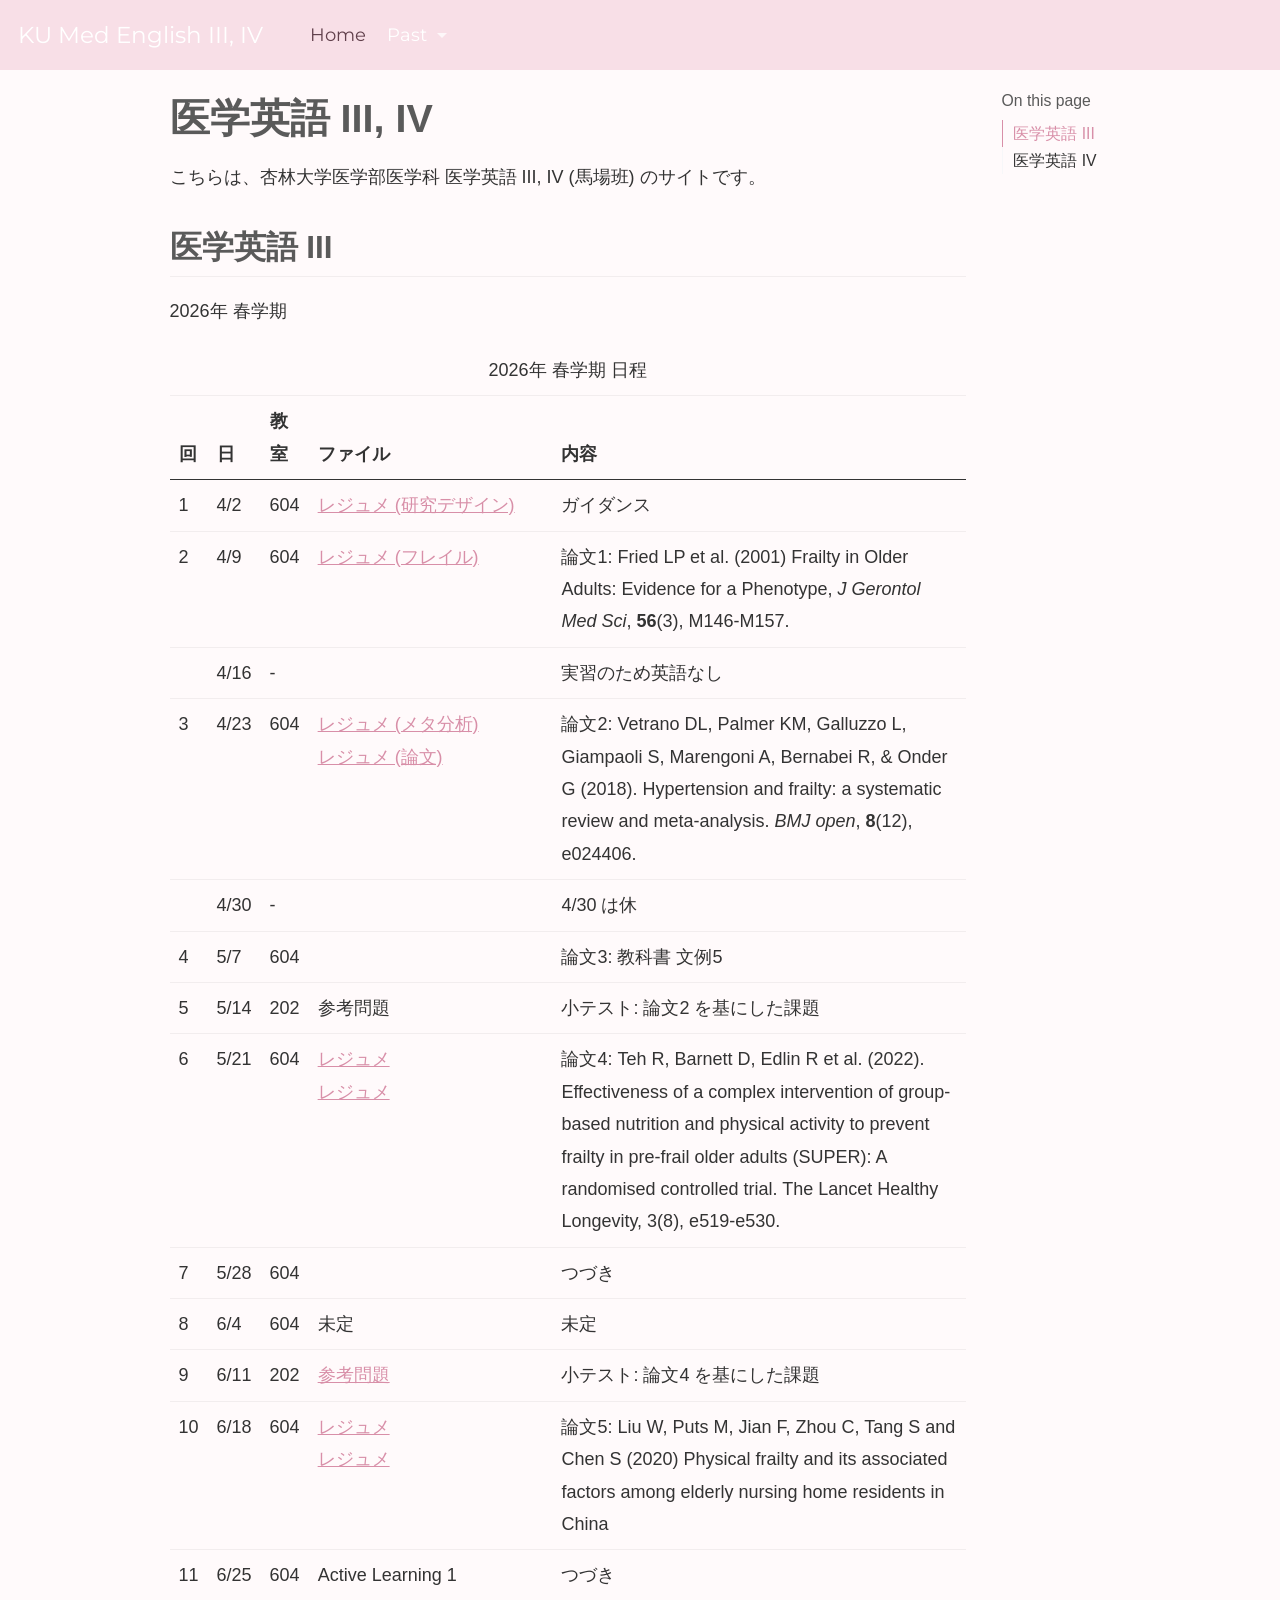
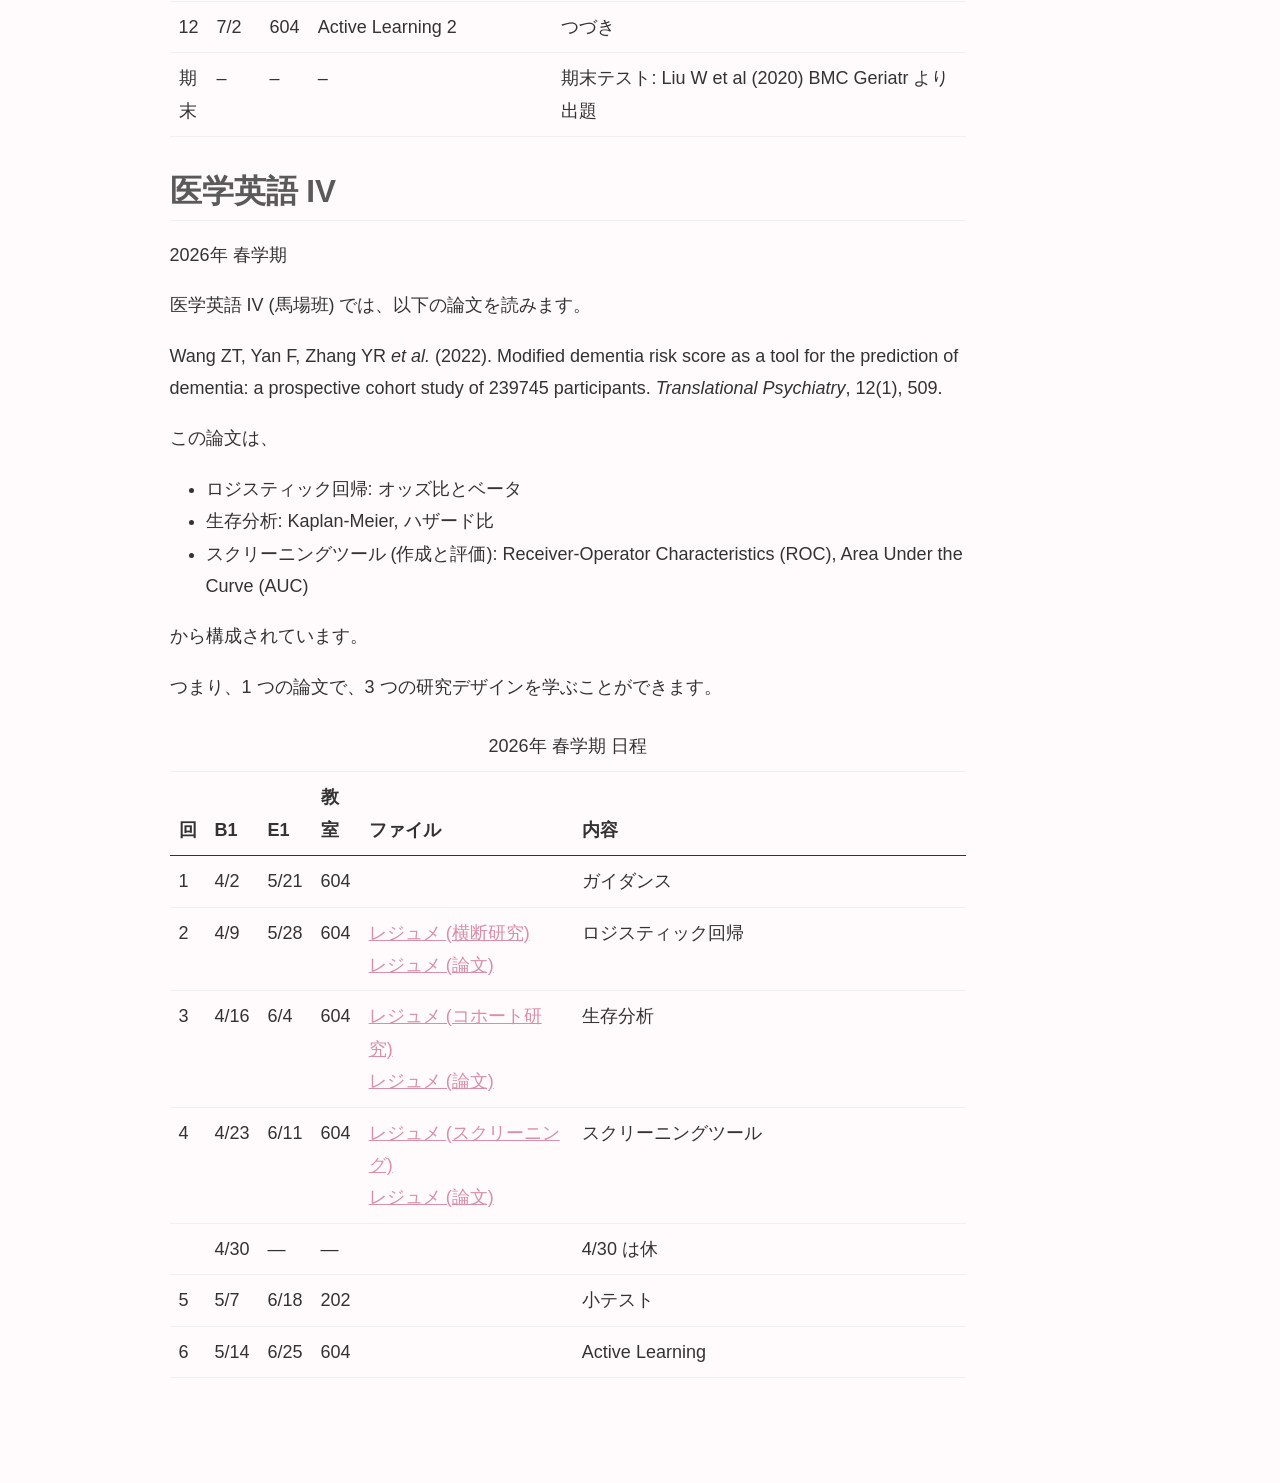
==== commit e5585f78: "2026/4/23" ====
--- a/docs/index.html
+++ b/docs/index.html
@@ -2,12 +2,12 @@
 <html xmlns="http://www.w3.org/1999/xhtml" lang="en" xml:lang="en"><head>
 
 <meta charset="utf-8">
-<meta name="generator" content="quarto-1.8.25">
+<meta name="generator" content="quarto-1.2.335">
 
 <meta name="viewport" content="width=device-width, initial-scale=1.0, user-scalable=yes">
 
 
-<title>杏林大学医学部医学科 医学英語 III, IV (馬場班) – KU Med English III, IV</title>
+<title>KU Med English III, IV - 医学英語 III, IV</title>
 <style>
 code{white-space: pre-wrap;}
 span.smallcaps{font-variant: small-caps;}
@@ -17,7 +17,7 @@
 ul.task-list{list-style: none;}
 ul.task-list li input[type="checkbox"] {
   width: 0.8em;
-  margin: 0 0.8em 0.2em -1em; /* quarto-specific, see https://github.com/quarto-dev/quarto-cli/issues/4556 */ 
+  margin: 0 0.8em 0.2em -1.6em;
   vertical-align: middle;
 }
 </style>
@@ -30,30 +30,22 @@
 <script src="site_libs/quarto-search/fuse.min.js"></script>
 <script src="site_libs/quarto-search/quarto-search.js"></script>
 <meta name="quarto:offset" content="./">
-<script src="site_libs/quarto-html/quarto.js" type="module"></script>
-<script src="site_libs/quarto-html/tabsets/tabsets.js" type="module"></script>
-<script src="site_libs/quarto-html/axe/axe-check.js" type="module"></script>
+<script src="site_libs/quarto-html/quarto.js"></script>
 <script src="site_libs/quarto-html/popper.min.js"></script>
 <script src="site_libs/quarto-html/tippy.umd.min.js"></script>
 <script src="site_libs/quarto-html/anchor.min.js"></script>
 <link href="site_libs/quarto-html/tippy.css" rel="stylesheet">
-<link href="site_libs/quarto-html/quarto-syntax-highlighting-7b89279ff1a6dce999919e0e67d4d9ec.css" rel="stylesheet" id="quarto-text-highlighting-styles">
+<link href="site_libs/quarto-html/quarto-syntax-highlighting.css" rel="stylesheet" id="quarto-text-highlighting-styles">
 <script src="site_libs/bootstrap/bootstrap.min.js"></script>
 <link href="site_libs/bootstrap/bootstrap-icons.css" rel="stylesheet">
-<link href="site_libs/bootstrap/bootstrap-339d2f6278ea408a7a1bcedd7a5a4e6b.min.css" rel="stylesheet" append-hash="true" id="quarto-bootstrap" data-mode="light">
+<link href="site_libs/bootstrap/bootstrap.min.css" rel="stylesheet" id="quarto-bootstrap" data-mode="light">
 <script id="quarto-search-options" type="application/json">{
   "location": "navbar",
   "copy-button": false,
   "collapse-after": 3,
   "panel-placement": "end",
   "type": "overlay",
-  "limit": 50,
-  "keyboard-shortcut": [
-    "f",
-    "/",
-    "s"
-  ],
-  "show-item-context": false,
+  "limit": 20,
   "language": {
     "search-no-results-text": "No results",
     "search-matching-documents-text": "matching documents",
@@ -62,41 +54,36 @@
     "search-more-match-text": "more match in this document",
     "search-more-matches-text": "more matches in this document",
     "search-clear-button-title": "Clear",
-    "search-text-placeholder": "",
     "search-detached-cancel-button-title": "Cancel",
-    "search-submit-button-title": "Submit",
-    "search-label": "Search"
+    "search-submit-button-title": "Submit"
   }
 }</script>
 
 
 </head>
 
-<body class="nav-fixed quarto-light">
+<body class="nav-fixed">
 
 <div id="quarto-search-results"></div>
   <header id="quarto-header" class="headroom fixed-top">
-    <nav class="navbar navbar-expand-lg " data-bs-theme="dark">
+    <nav class="navbar navbar-expand-lg navbar-dark ">
       <div class="navbar-container container-fluid">
-      <div class="navbar-brand-container mx-auto">
-    <a href="./index.html" class="navbar-brand navbar-brand-logo">
-    </a>
+      <div class="navbar-brand-container">
     <a class="navbar-brand" href="./index.html">
     <span class="navbar-title">KU Med English III, IV</span>
     </a>
   </div>
-            <div id="quarto-search" class="" title="Search"></div>
-          <button class="navbar-toggler" type="button" data-bs-toggle="collapse" data-bs-target="#navbarCollapse" aria-controls="navbarCollapse" role="menu" aria-expanded="false" aria-label="Toggle navigation" onclick="if (window.quartoToggleHeadroom) { window.quartoToggleHeadroom(); }">
+          <button class="navbar-toggler" type="button" data-bs-toggle="collapse" data-bs-target="#navbarCollapse" aria-controls="navbarCollapse" aria-expanded="false" aria-label="Toggle navigation" onclick="if (window.quartoToggleHeadroom) { window.quartoToggleHeadroom(); }">
   <span class="navbar-toggler-icon"></span>
 </button>
           <div class="collapse navbar-collapse" id="navbarCollapse">
             <ul class="navbar-nav navbar-nav-scroll me-auto">
   <li class="nav-item">
-    <a class="nav-link active" href="./index.html" aria-current="page"> 
-<span class="menu-text">Home</span></a>
+    <a class="nav-link active" href="./index.html" aria-current="page">
+ <span class="menu-text">Home</span></a>
   </li>  
   <li class="nav-item dropdown ">
-    <a class="nav-link dropdown-toggle" href="#" id="nav-menu-past" role="link" data-bs-toggle="dropdown" aria-expanded="false">
+    <a class="nav-link dropdown-toggle" href="#" id="nav-menu-past" role="button" data-bs-toggle="dropdown" aria-expanded="false">
  <span class="menu-text">Past</span>
     </a>
     <ul class="dropdown-menu" aria-labelledby="nav-menu-past">    
@@ -107,9 +94,8 @@
     </ul>
   </li>
 </ul>
+              <div id="quarto-search" class="" title="Search"></div>
           </div> <!-- /navcollapse -->
-            <div class="quarto-navbar-tools">
-</div>
       </div> <!-- /container-fluid -->
     </nav>
 </header>
@@ -132,7 +118,7 @@
 
 <header id="title-block-header" class="quarto-title-block default">
 <div class="quarto-title">
-<h1 class="title">杏林大学医学部医学科 医学英語 III, IV (馬場班)</h1>
+<h1 class="title">医学英語 III, IV</h1>
 </div>
 
 
@@ -145,21 +131,20 @@
   </div>
   
 
-
 </header>
 
-
+<p>こちらは、杏林大学医学部医学科 医学英語 III, IV (馬場班) のサイトです。</p>
 <section id="医学英語-iii" class="level2">
 <h2 class="anchored" data-anchor-id="医学英語-iii">医学英語 III</h2>
 <p>2026年 春学期</p>
-<table class="caption-top table">
+<table class="table">
 <caption>2026年 春学期 日程</caption>
 <colgroup>
 <col style="width: 1%">
 <col style="width: 1%">
-<col style="width: 1%">
-<col style="width: 17%">
-<col style="width: 80%">
+<col style="width: 3%">
+<col style="width: 35%">
+<col style="width: 60%">
 </colgroup>
 <thead>
 <tr class="header">
@@ -175,14 +160,14 @@
 <td>1</td>
 <td>4/2</td>
 <td>604</td>
-<td><a href="https://babayoshihiko.github.io/How/design.html">レジュメ</a></td>
+<td><a href="https://babayoshihiko.github.io/How/design.html">レジュメ (研究デザイン)</a></td>
 <td>ガイダンス</td>
 </tr>
 <tr class="even">
 <td>2</td>
 <td>4/9</td>
 <td>604</td>
-<td><a href="https://babayoshihiko.github.io/How/frailty.html">レジュメ</a></td>
+<td><a href="https://babayoshihiko.github.io/How/frailty.html">レジュメ (フレイル)</a></td>
 <td>論文1: Fried LP et al.&nbsp;(2001) Frailty in Older Adults: Evidence for a Phenotype, <em>J Gerontol Med Sci</em>, <strong>56</strong>(3), M146-M157.</td>
 </tr>
 <tr class="odd">
@@ -196,7 +181,7 @@
 <td>3</td>
 <td>4/23</td>
 <td>604</td>
-<td><a href="https://babayoshihiko.github.io/meta_intro.html">レジュメ</a><br><a href="https://kyorin.pages.dev/meta_vetrano.html">レジュメ</a></td>
+<td><a href="https://babayoshihiko.github.io/How/meta_intro.html">レジュメ (メタ分析)</a><br><a href="https://kyorin.pages.dev/meta_vetrano.html">レジュメ (論文)</a></td>
 <td>論文2: Vetrano DL, Palmer KM, Galluzzo L, Giampaoli S, Marengoni A, Bernabei R, &amp; Onder G (2018). Hypertension and frailty: a systematic review and meta-analysis. <em>BMJ open</em>, <strong>8</strong>(12), e024406.</td>
 </tr>
 <tr class="odd">
@@ -204,7 +189,7 @@
 <td>4/30</td>
 <td>-</td>
 <td></td>
-<td>実習のため英語なし</td>
+<td>4/30 は休</td>
 </tr>
 <tr class="even">
 <td>4</td>
@@ -224,7 +209,7 @@
 <td>6</td>
 <td>5/21</td>
 <td>604</td>
-<td><a href="https://babayoshihiko.github.io/rct_intro.html">レジュメ</a><br><a href="https://kyorin.pages.dev/rct_teh.html">レジュメ</a></td>
+<td><a href="https://babayoshihiko.github.io/How/rct_intro.html">レジュメ</a><br><a href="https://kyorin.pages.dev/rct_teh.html">レジュメ</a></td>
 <td>論文4: Teh R, Barnett D, Edlin R et al.&nbsp;(2022). Effectiveness of a complex intervention of group-based nutrition and physical activity to prevent frailty in pre-frail older adults (SUPER): A randomised controlled trial. The Lancet Healthy Longevity, 3(8), e519-e530.</td>
 </tr>
 <tr class="odd">
@@ -282,7 +267,7 @@
 <section id="医学英語-iv" class="level2">
 <h2 class="anchored" data-anchor-id="医学英語-iv">医学英語 IV</h2>
 <p>2026年 春学期</p>
-<p>英学英語 IV (馬場班) では、以下の論文を読みます。</p>
+<p>医学英語 IV (馬場班) では、以下の論文を読みます。</p>
 <p>Wang ZT, Yan F, Zhang YR <em>et al.</em> (2022). Modified dementia risk score as a tool for the prediction of dementia: a prospective cohort study of 239745 participants. <em>Translational Psychiatry</em>, 12(1), 509.</p>
 <p>この論文は、</p>
 <ul>
@@ -292,15 +277,15 @@
 </ul>
 <p>から構成されています。</p>
 <p>つまり、1 つの論文で、3 つの研究デザインを学ぶことができます。</p>
-<table class="caption-top table">
+<table class="table">
 <caption>2026年 春学期 日程</caption>
 <colgroup>
 <col style="width: 1%">
 <col style="width: 1%">
 <col style="width: 1%">
-<col style="width: 1%">
-<col style="width: 16%">
-<col style="width: 80%">
+<col style="width: 3%">
+<col style="width: 33%">
+<col style="width: 60%">
 </colgroup>
 <thead>
 <tr class="header">
@@ -326,7 +311,7 @@
 <td>4/9</td>
 <td>5/28</td>
 <td>604</td>
-<td><a href="https://babayoshihiko.github.io/How/crosssectional_intro.html">レジュメ</a><br><a href="https://kyorin.pages.dev/screening_wang.html">レジュメ</a></td>
+<td><a href="https://babayoshihiko.github.io/How/crosssectional_intro.html">レジュメ (横断研究)</a><br><a href="https://kyorin.pages.dev/screening_wang.html">レジュメ (論文)</a></td>
 <td>ロジスティック回帰</td>
 </tr>
 <tr class="odd">
@@ -334,7 +319,7 @@
 <td>4/16</td>
 <td>6/4</td>
 <td>604</td>
-<td><a href="https://kyorin.pages.dev/screening_intro.html">レジュメ</a><br><a href="https://kyorin.pages.dev/screening_wang.html">レジュメ</a></td>
+<td><a href="https://kyorin.pages.dev/cohort_intro.html">レジュメ (コホート研究)</a><br><a href="https://kyorin.pages.dev/screening_wang.html">レジュメ (論文)</a></td>
 <td>生存分析</td>
 </tr>
 <tr class="even">
@@ -342,8 +327,8 @@
 <td>4/23</td>
 <td>6/11</td>
 <td>604</td>
-<td></td>
-<td><a href="https://babayoshihiko.github.io/How/screening_intro.html">レジュメ</a><br><a href="https://kyorin.pages.dev/screening_wang.html">レジュメ</a></td>
+<td><a href="https://babayoshihiko.github.io/How/screening_intro.html">レジュメ (スクリーニング)</a><br><a href="https://kyorin.pages.dev/screening_wang.html">レジュメ (論文)</a></td>
+<td>スクリーニングツール</td>
 </tr>
 <tr class="odd">
 <td></td>
@@ -358,8 +343,8 @@
 <td>5/7</td>
 <td>6/18</td>
 <td>202</td>
+<td></td>
 <td>小テスト</td>
-<td></td>
 </tr>
 <tr class="odd">
 <td>6</td>
@@ -377,408 +362,140 @@
 
 </main> <!-- /main -->
 <script id="quarto-html-after-body" type="application/javascript">
-  window.document.addEventListener("DOMContentLoaded", function (event) {
-    const icon = "";
-    const anchorJS = new window.AnchorJS();
-    anchorJS.options = {
-      placement: 'right',
-      icon: icon
+window.document.addEventListener("DOMContentLoaded", function (event) {
+  const toggleBodyColorMode = (bsSheetEl) => {
+    const mode = bsSheetEl.getAttribute("data-mode");
+    const bodyEl = window.document.querySelector("body");
+    if (mode === "dark") {
+      bodyEl.classList.add("quarto-dark");
+      bodyEl.classList.remove("quarto-light");
+    } else {
+      bodyEl.classList.add("quarto-light");
+      bodyEl.classList.remove("quarto-dark");
+    }
+  }
+  const toggleBodyColorPrimary = () => {
+    const bsSheetEl = window.document.querySelector("link#quarto-bootstrap");
+    if (bsSheetEl) {
+      toggleBodyColorMode(bsSheetEl);
+    }
+  }
+  toggleBodyColorPrimary();  
+  const icon = "";
+  const anchorJS = new window.AnchorJS();
+  anchorJS.options = {
+    placement: 'right',
+    icon: icon
+  };
+  anchorJS.add('.anchored');
+  const clipboard = new window.ClipboardJS('.code-copy-button', {
+    target: function(trigger) {
+      return trigger.previousElementSibling;
+    }
+  });
+  clipboard.on('success', function(e) {
+    // button target
+    const button = e.trigger;
+    // don't keep focus
+    button.blur();
+    // flash "checked"
+    button.classList.add('code-copy-button-checked');
+    var currentTitle = button.getAttribute("title");
+    button.setAttribute("title", "Copied!");
+    let tooltip;
+    if (window.bootstrap) {
+      button.setAttribute("data-bs-toggle", "tooltip");
+      button.setAttribute("data-bs-placement", "left");
+      button.setAttribute("data-bs-title", "Copied!");
+      tooltip = new bootstrap.Tooltip(button, 
+        { trigger: "manual", 
+          customClass: "code-copy-button-tooltip",
+          offset: [0, -8]});
+      tooltip.show();    
+    }
+    setTimeout(function() {
+      if (tooltip) {
+        tooltip.hide();
+        button.removeAttribute("data-bs-title");
+        button.removeAttribute("data-bs-toggle");
+        button.removeAttribute("data-bs-placement");
+      }
+      button.setAttribute("title", currentTitle);
+      button.classList.remove('code-copy-button-checked');
+    }, 1000);
+    // clear code selection
+    e.clearSelection();
+  });
+  function tippyHover(el, contentFn) {
+    const config = {
+      allowHTML: true,
+      content: contentFn,
+      maxWidth: 500,
+      delay: 100,
+      arrow: false,
+      appendTo: function(el) {
+          return el.parentElement;
+      },
+      interactive: true,
+      interactiveBorder: 10,
+      theme: 'quarto',
+      placement: 'bottom-start'
     };
-    anchorJS.add('.anchored');
-    const isCodeAnnotation = (el) => {
-      for (const clz of el.classList) {
-        if (clz.startsWith('code-annotation-')) {                     
-          return true;
-        }
+    window.tippy(el, config); 
+  }
+  const noterefs = window.document.querySelectorAll('a[role="doc-noteref"]');
+  for (var i=0; i<noterefs.length; i++) {
+    const ref = noterefs[i];
+    tippyHover(ref, function() {
+      // use id or data attribute instead here
+      let href = ref.getAttribute('data-footnote-href') || ref.getAttribute('href');
+      try { href = new URL(href).hash; } catch {}
+      const id = href.replace(/^#\/?/, "");
+      const note = window.document.getElementById(id);
+      return note.innerHTML;
+    });
+  }
+  const findCites = (el) => {
+    const parentEl = el.parentElement;
+    if (parentEl) {
+      const cites = parentEl.dataset.cites;
+      if (cites) {
+        return {
+          el,
+          cites: cites.split(' ')
+        };
+      } else {
+        return findCites(el.parentElement)
       }
-      return false;
+    } else {
+      return undefined;
     }
-    const onCopySuccess = function(e) {
-      // button target
-      const button = e.trigger;
-      // don't keep focus
-      button.blur();
-      // flash "checked"
-      button.classList.add('code-copy-button-checked');
-      var currentTitle = button.getAttribute("title");
-      button.setAttribute("title", "Copied!");
-      let tooltip;
-      if (window.bootstrap) {
-        button.setAttribute("data-bs-toggle", "tooltip");
-        button.setAttribute("data-bs-placement", "left");
-        button.setAttribute("data-bs-title", "Copied!");
-        tooltip = new bootstrap.Tooltip(button, 
-          { trigger: "manual", 
-            customClass: "code-copy-button-tooltip",
-            offset: [0, -8]});
-        tooltip.show();    
-      }
-      setTimeout(function() {
-        if (tooltip) {
-          tooltip.hide();
-          button.removeAttribute("data-bs-title");
-          button.removeAttribute("data-bs-toggle");
-          button.removeAttribute("data-bs-placement");
-        }
-        button.setAttribute("title", currentTitle);
-        button.classList.remove('code-copy-button-checked');
-      }, 1000);
-      // clear code selection
-      e.clearSelection();
-    }
-    const getTextToCopy = function(trigger) {
-      const outerScaffold = trigger.parentElement.cloneNode(true);
-      const codeEl = outerScaffold.querySelector('code');
-      for (const childEl of codeEl.children) {
-        if (isCodeAnnotation(childEl)) {
-          childEl.remove();
-        }
-      }
-      return codeEl.innerText;
-    }
-    const clipboard = new window.ClipboardJS('.code-copy-button:not([data-in-quarto-modal])', {
-      text: getTextToCopy
-    });
-    clipboard.on('success', onCopySuccess);
-    if (window.document.getElementById('quarto-embedded-source-code-modal')) {
-      const clipboardModal = new window.ClipboardJS('.code-copy-button[data-in-quarto-modal]', {
-        text: getTextToCopy,
-        container: window.document.getElementById('quarto-embedded-source-code-modal')
-      });
-      clipboardModal.on('success', onCopySuccess);
-    }
-      var localhostRegex = new RegExp(/^(?:http|https):\/\/localhost\:?[0-9]*\//);
-      var mailtoRegex = new RegExp(/^mailto:/);
-        var filterRegex = new RegExp('/' + window.location.host + '/');
-      var isInternal = (href) => {
-          return filterRegex.test(href) || localhostRegex.test(href) || mailtoRegex.test(href);
-      }
-      // Inspect non-navigation links and adorn them if external
-     var links = window.document.querySelectorAll('a[href]:not(.nav-link):not(.navbar-brand):not(.toc-action):not(.sidebar-link):not(.sidebar-item-toggle):not(.pagination-link):not(.no-external):not([aria-hidden]):not(.dropdown-item):not(.quarto-navigation-tool):not(.about-link)');
-      for (var i=0; i<links.length; i++) {
-        const link = links[i];
-        if (!isInternal(link.href)) {
-          // undo the damage that might have been done by quarto-nav.js in the case of
-          // links that we want to consider external
-          if (link.dataset.originalHref !== undefined) {
-            link.href = link.dataset.originalHref;
+  };
+  var bibliorefs = window.document.querySelectorAll('a[role="doc-biblioref"]');
+  for (var i=0; i<bibliorefs.length; i++) {
+    const ref = bibliorefs[i];
+    const citeInfo = findCites(ref);
+    if (citeInfo) {
+      tippyHover(citeInfo.el, function() {
+        var popup = window.document.createElement('div');
+        citeInfo.cites.forEach(function(cite) {
+          var citeDiv = window.document.createElement('div');
+          citeDiv.classList.add('hanging-indent');
+          citeDiv.classList.add('csl-entry');
+          var biblioDiv = window.document.getElementById('ref-' + cite);
+          if (biblioDiv) {
+            citeDiv.innerHTML = biblioDiv.innerHTML;
           }
-        }
-      }
-    function tippyHover(el, contentFn, onTriggerFn, onUntriggerFn) {
-      const config = {
-        allowHTML: true,
-        maxWidth: 500,
-        delay: 100,
-        arrow: false,
-        appendTo: function(el) {
-            return el.parentElement;
-        },
-        interactive: true,
-        interactiveBorder: 10,
-        theme: 'quarto',
-        placement: 'bottom-start',
-      };
-      if (contentFn) {
-        config.content = contentFn;
-      }
-      if (onTriggerFn) {
-        config.onTrigger = onTriggerFn;
-      }
-      if (onUntriggerFn) {
-        config.onUntrigger = onUntriggerFn;
-      }
-      window.tippy(el, config); 
-    }
-    const noterefs = window.document.querySelectorAll('a[role="doc-noteref"]');
-    for (var i=0; i<noterefs.length; i++) {
-      const ref = noterefs[i];
-      tippyHover(ref, function() {
-        // use id or data attribute instead here
-        let href = ref.getAttribute('data-footnote-href') || ref.getAttribute('href');
-        try { href = new URL(href).hash; } catch {}
-        const id = href.replace(/^#\/?/, "");
-        const note = window.document.getElementById(id);
-        if (note) {
-          return note.innerHTML;
-        } else {
-          return "";
-        }
+          popup.appendChild(citeDiv);
+        });
+        return popup.innerHTML;
       });
     }
-    const xrefs = window.document.querySelectorAll('a.quarto-xref');
-    const processXRef = (id, note) => {
-      // Strip column container classes
-      const stripColumnClz = (el) => {
-        el.classList.remove("page-full", "page-columns");
-        if (el.children) {
-          for (const child of el.children) {
-            stripColumnClz(child);
-          }
-        }
-      }
-      stripColumnClz(note)
-      if (id === null || id.startsWith('sec-')) {
-        // Special case sections, only their first couple elements
-        const container = document.createElement("div");
-        if (note.children && note.children.length > 2) {
-          container.appendChild(note.children[0].cloneNode(true));
-          for (let i = 1; i < note.children.length; i++) {
-            const child = note.children[i];
-            if (child.tagName === "P" && child.innerText === "") {
-              continue;
-            } else {
-              container.appendChild(child.cloneNode(true));
-              break;
-            }
-          }
-          if (window.Quarto?.typesetMath) {
-            window.Quarto.typesetMath(container);
-          }
-          return container.innerHTML
-        } else {
-          if (window.Quarto?.typesetMath) {
-            window.Quarto.typesetMath(note);
-          }
-          return note.innerHTML;
-        }
-      } else {
-        // Remove any anchor links if they are present
-        const anchorLink = note.querySelector('a.anchorjs-link');
-        if (anchorLink) {
-          anchorLink.remove();
-        }
-        if (window.Quarto?.typesetMath) {
-          window.Quarto.typesetMath(note);
-        }
-        if (note.classList.contains("callout")) {
-          return note.outerHTML;
-        } else {
-          return note.innerHTML;
-        }
-      }
-    }
-    for (var i=0; i<xrefs.length; i++) {
-      const xref = xrefs[i];
-      tippyHover(xref, undefined, function(instance) {
-        instance.disable();
-        let url = xref.getAttribute('href');
-        let hash = undefined; 
-        if (url.startsWith('#')) {
-          hash = url;
-        } else {
-          try { hash = new URL(url).hash; } catch {}
-        }
-        if (hash) {
-          const id = hash.replace(/^#\/?/, "");
-          const note = window.document.getElementById(id);
-          if (note !== null) {
-            try {
-              const html = processXRef(id, note.cloneNode(true));
-              instance.setContent(html);
-            } finally {
-              instance.enable();
-              instance.show();
-            }
-          } else {
-            // See if we can fetch this
-            fetch(url.split('#')[0])
-            .then(res => res.text())
-            .then(html => {
-              const parser = new DOMParser();
-              const htmlDoc = parser.parseFromString(html, "text/html");
-              const note = htmlDoc.getElementById(id);
-              if (note !== null) {
-                const html = processXRef(id, note);
-                instance.setContent(html);
-              } 
-            }).finally(() => {
-              instance.enable();
-              instance.show();
-            });
-          }
-        } else {
-          // See if we can fetch a full url (with no hash to target)
-          // This is a special case and we should probably do some content thinning / targeting
-          fetch(url)
-          .then(res => res.text())
-          .then(html => {
-            const parser = new DOMParser();
-            const htmlDoc = parser.parseFromString(html, "text/html");
-            const note = htmlDoc.querySelector('main.content');
-            if (note !== null) {
-              // This should only happen for chapter cross references
-              // (since there is no id in the URL)
-              // remove the first header
-              if (note.children.length > 0 && note.children[0].tagName === "HEADER") {
-                note.children[0].remove();
-              }
-              const html = processXRef(null, note);
-              instance.setContent(html);
-            } 
-          }).finally(() => {
-            instance.enable();
-            instance.show();
-          });
-        }
-      }, function(instance) {
-      });
-    }
-        let selectedAnnoteEl;
-        const selectorForAnnotation = ( cell, annotation) => {
-          let cellAttr = 'data-code-cell="' + cell + '"';
-          let lineAttr = 'data-code-annotation="' +  annotation + '"';
-          const selector = 'span[' + cellAttr + '][' + lineAttr + ']';
-          return selector;
-        }
-        const selectCodeLines = (annoteEl) => {
-          const doc = window.document;
-          const targetCell = annoteEl.getAttribute("data-target-cell");
-          const targetAnnotation = annoteEl.getAttribute("data-target-annotation");
-          const annoteSpan = window.document.querySelector(selectorForAnnotation(targetCell, targetAnnotation));
-          const lines = annoteSpan.getAttribute("data-code-lines").split(",");
-          const lineIds = lines.map((line) => {
-            return targetCell + "-" + line;
-          })
-          let top = null;
-          let height = null;
-          let parent = null;
-          if (lineIds.length > 0) {
-              //compute the position of the single el (top and bottom and make a div)
-              const el = window.document.getElementById(lineIds[0]);
-              top = el.offsetTop;
-              height = el.offsetHeight;
-              parent = el.parentElement.parentElement;
-            if (lineIds.length > 1) {
-              const lastEl = window.document.getElementById(lineIds[lineIds.length - 1]);
-              const bottom = lastEl.offsetTop + lastEl.offsetHeight;
-              height = bottom - top;
-            }
-            if (top !== null && height !== null && parent !== null) {
-              // cook up a div (if necessary) and position it 
-              let div = window.document.getElementById("code-annotation-line-highlight");
-              if (div === null) {
-                div = window.document.createElement("div");
-                div.setAttribute("id", "code-annotation-line-highlight");
-                div.style.position = 'absolute';
-                parent.appendChild(div);
-              }
-              div.style.top = top - 2 + "px";
-              div.style.height = height + 4 + "px";
-              div.style.left = 0;
-              let gutterDiv = window.document.getElementById("code-annotation-line-highlight-gutter");
-              if (gutterDiv === null) {
-                gutterDiv = window.document.createElement("div");
-                gutterDiv.setAttribute("id", "code-annotation-line-highlight-gutter");
-                gutterDiv.style.position = 'absolute';
-                const codeCell = window.document.getElementById(targetCell);
-                const gutter = codeCell.querySelector('.code-annotation-gutter');
-                gutter.appendChild(gutterDiv);
-              }
-              gutterDiv.style.top = top - 2 + "px";
-              gutterDiv.style.height = height + 4 + "px";
-            }
-            selectedAnnoteEl = annoteEl;
-          }
-        };
-        const unselectCodeLines = () => {
-          const elementsIds = ["code-annotation-line-highlight", "code-annotation-line-highlight-gutter"];
-          elementsIds.forEach((elId) => {
-            const div = window.document.getElementById(elId);
-            if (div) {
-              div.remove();
-            }
-          });
-          selectedAnnoteEl = undefined;
-        };
-          // Handle positioning of the toggle
-      window.addEventListener(
-        "resize",
-        throttle(() => {
-          elRect = undefined;
-          if (selectedAnnoteEl) {
-            selectCodeLines(selectedAnnoteEl);
-          }
-        }, 10)
-      );
-      function throttle(fn, ms) {
-      let throttle = false;
-      let timer;
-        return (...args) => {
-          if(!throttle) { // first call gets through
-              fn.apply(this, args);
-              throttle = true;
-          } else { // all the others get throttled
-              if(timer) clearTimeout(timer); // cancel #2
-              timer = setTimeout(() => {
-                fn.apply(this, args);
-                timer = throttle = false;
-              }, ms);
-          }
-        };
-      }
-        // Attach click handler to the DT
-        const annoteDls = window.document.querySelectorAll('dt[data-target-cell]');
-        for (const annoteDlNode of annoteDls) {
-          annoteDlNode.addEventListener('click', (event) => {
-            const clickedEl = event.target;
-            if (clickedEl !== selectedAnnoteEl) {
-              unselectCodeLines();
-              const activeEl = window.document.querySelector('dt[data-target-cell].code-annotation-active');
-              if (activeEl) {
-                activeEl.classList.remove('code-annotation-active');
-              }
-              selectCodeLines(clickedEl);
-              clickedEl.classList.add('code-annotation-active');
-            } else {
-              // Unselect the line
-              unselectCodeLines();
-              clickedEl.classList.remove('code-annotation-active');
-            }
-          });
-        }
-    const findCites = (el) => {
-      const parentEl = el.parentElement;
-      if (parentEl) {
-        const cites = parentEl.dataset.cites;
-        if (cites) {
-          return {
-            el,
-            cites: cites.split(' ')
-          };
-        } else {
-          return findCites(el.parentElement)
-        }
-      } else {
-        return undefined;
-      }
-    };
-    var bibliorefs = window.document.querySelectorAll('a[role="doc-biblioref"]');
-    for (var i=0; i<bibliorefs.length; i++) {
-      const ref = bibliorefs[i];
-      const citeInfo = findCites(ref);
-      if (citeInfo) {
-        tippyHover(citeInfo.el, function() {
-          var popup = window.document.createElement('div');
-          citeInfo.cites.forEach(function(cite) {
-            var citeDiv = window.document.createElement('div');
-            citeDiv.classList.add('hanging-indent');
-            citeDiv.classList.add('csl-entry');
-            var biblioDiv = window.document.getElementById('ref-' + cite);
-            if (biblioDiv) {
-              citeDiv.innerHTML = biblioDiv.innerHTML;
-            }
-            popup.appendChild(citeDiv);
-          });
-          return popup.innerHTML;
-        });
-      }
-    }
-  });
-  </script>
+  }
+});
+</script>
 </div> <!-- /content -->
 
 
 
-
 </body></html>
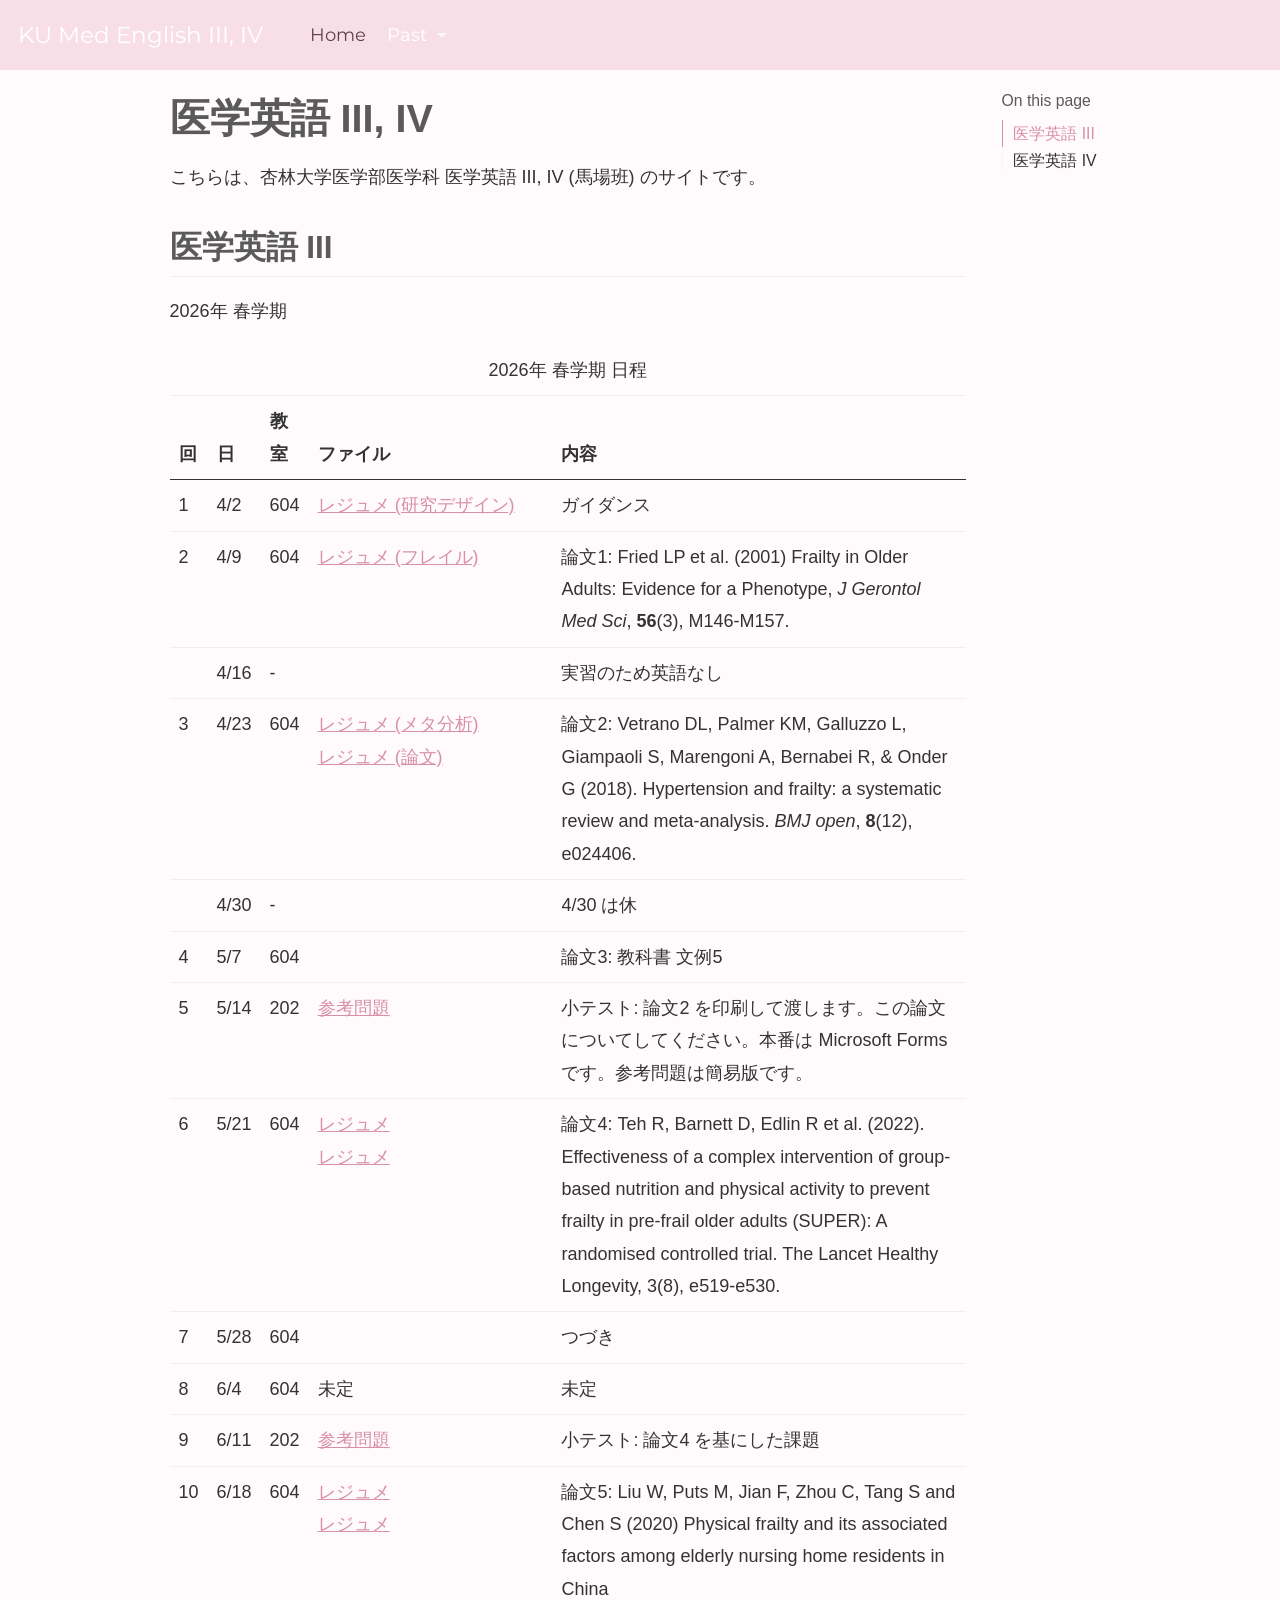
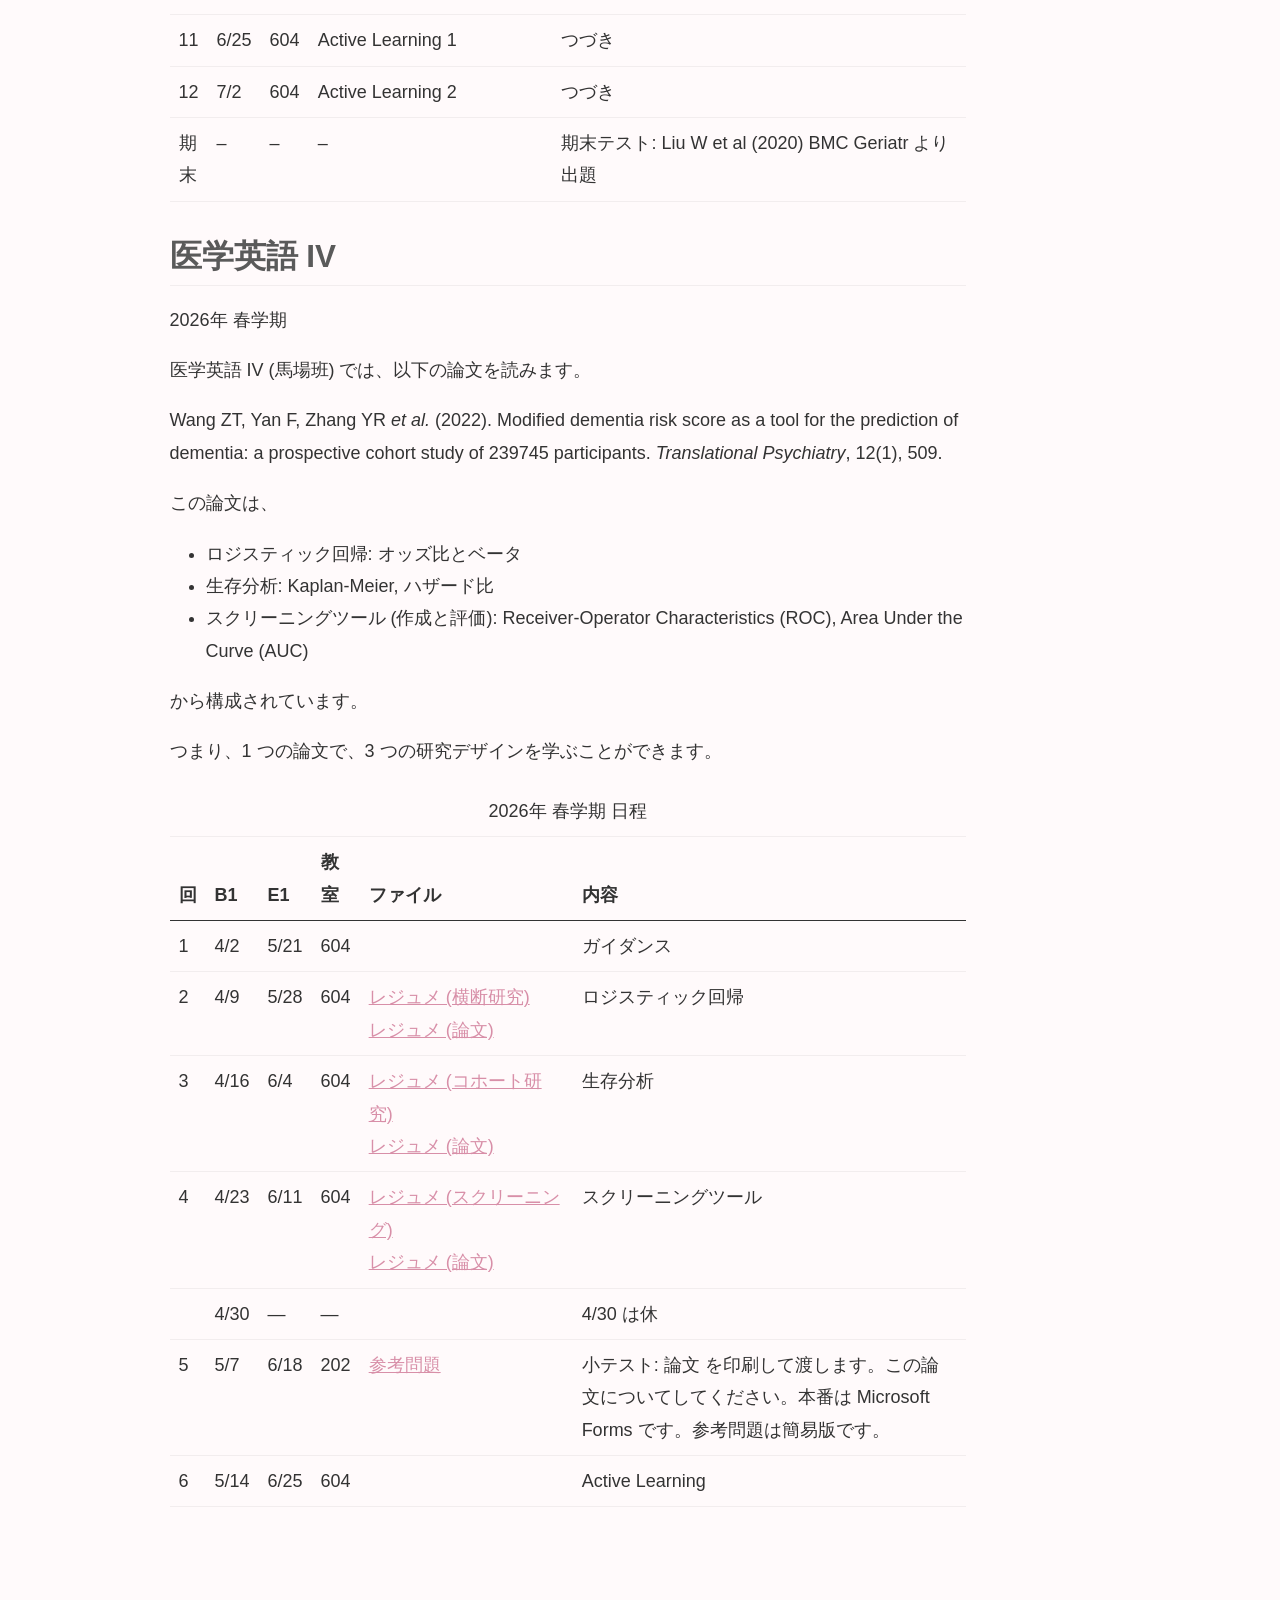
==== commit 4a73a9eb: "2026/4/23" ====
--- a/docs/index.html
+++ b/docs/index.html
@@ -202,8 +202,8 @@
 <td>5</td>
 <td>5/14</td>
 <td>202</td>
-<td>参考問題</td>
-<td>小テスト: 論文2 を基にした課題</td>
+<td><a href="https://kyorin.pages.dev/meta_vetrano_q.html">参考問題</a></td>
+<td>小テスト: 論文2 を印刷して渡します。この論文についてしてください。本番は Microsoft Forms です。参考問題は簡易版です。</td>
 </tr>
 <tr class="even">
 <td>6</td>
@@ -343,8 +343,8 @@
 <td>5/7</td>
 <td>6/18</td>
 <td>202</td>
-<td></td>
-<td>小テスト</td>
+<td><a href="https://kyorin.pages.dev/screening_wang.html_q.html">参考問題</a></td>
+<td>小テスト: 論文 を印刷して渡します。この論文についてしてください。本番は Microsoft Forms です。参考問題は簡易版です。</td>
 </tr>
 <tr class="odd">
 <td>6</td>
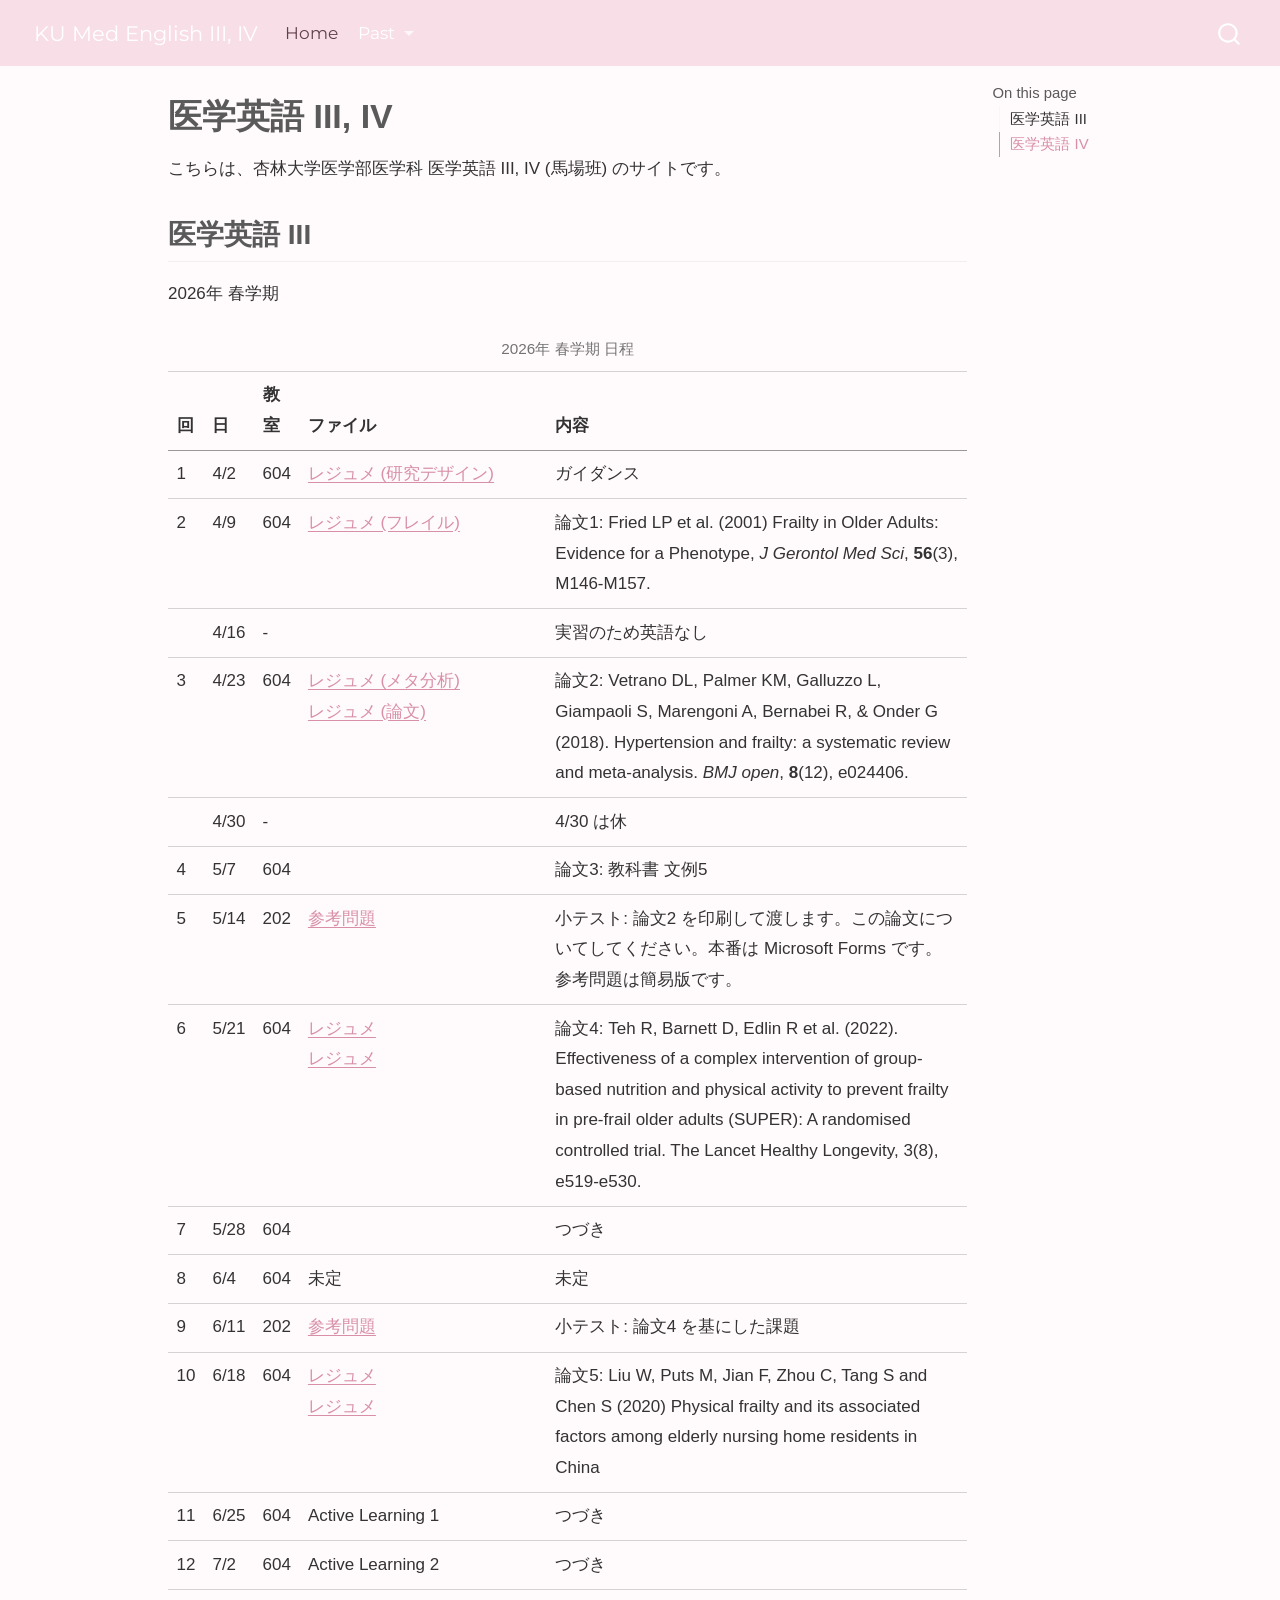
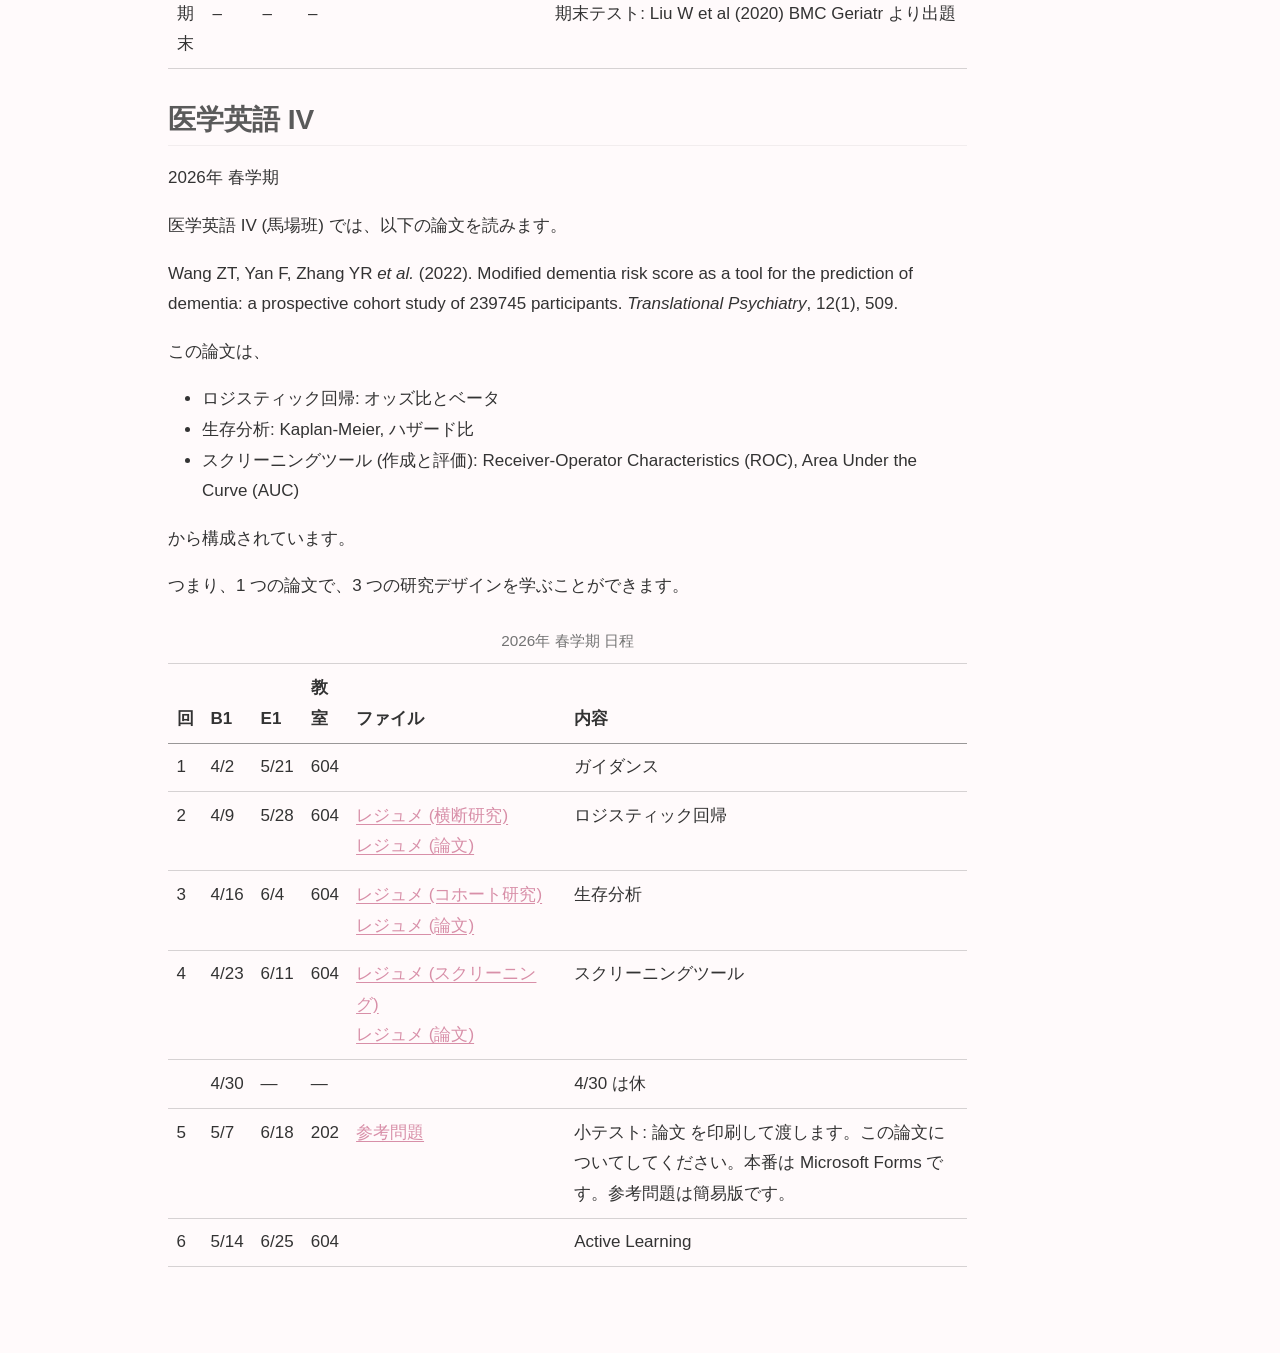
==== commit 5396fdb6: "link" ====
--- a/docs/index.html
+++ b/docs/index.html
@@ -2,12 +2,12 @@
 <html xmlns="http://www.w3.org/1999/xhtml" lang="en" xml:lang="en"><head>
 
 <meta charset="utf-8">
-<meta name="generator" content="quarto-1.2.335">
+<meta name="generator" content="quarto-1.8.25">
 
 <meta name="viewport" content="width=device-width, initial-scale=1.0, user-scalable=yes">
 
 
-<title>KU Med English III, IV - 医学英語 III, IV</title>
+<title>医学英語 III, IV – KU Med English III, IV</title>
 <style>
 code{white-space: pre-wrap;}
 span.smallcaps{font-variant: small-caps;}
@@ -17,7 +17,7 @@
 ul.task-list{list-style: none;}
 ul.task-list li input[type="checkbox"] {
   width: 0.8em;
-  margin: 0 0.8em 0.2em -1.6em;
+  margin: 0 0.8em 0.2em -1em; /* quarto-specific, see https://github.com/quarto-dev/quarto-cli/issues/4556 */ 
   vertical-align: middle;
 }
 </style>
@@ -30,22 +30,30 @@
 <script src="site_libs/quarto-search/fuse.min.js"></script>
 <script src="site_libs/quarto-search/quarto-search.js"></script>
 <meta name="quarto:offset" content="./">
-<script src="site_libs/quarto-html/quarto.js"></script>
+<script src="site_libs/quarto-html/quarto.js" type="module"></script>
+<script src="site_libs/quarto-html/tabsets/tabsets.js" type="module"></script>
+<script src="site_libs/quarto-html/axe/axe-check.js" type="module"></script>
 <script src="site_libs/quarto-html/popper.min.js"></script>
 <script src="site_libs/quarto-html/tippy.umd.min.js"></script>
 <script src="site_libs/quarto-html/anchor.min.js"></script>
 <link href="site_libs/quarto-html/tippy.css" rel="stylesheet">
-<link href="site_libs/quarto-html/quarto-syntax-highlighting.css" rel="stylesheet" id="quarto-text-highlighting-styles">
+<link href="site_libs/quarto-html/quarto-syntax-highlighting-7b89279ff1a6dce999919e0e67d4d9ec.css" rel="stylesheet" id="quarto-text-highlighting-styles">
 <script src="site_libs/bootstrap/bootstrap.min.js"></script>
 <link href="site_libs/bootstrap/bootstrap-icons.css" rel="stylesheet">
-<link href="site_libs/bootstrap/bootstrap.min.css" rel="stylesheet" id="quarto-bootstrap" data-mode="light">
+<link href="site_libs/bootstrap/bootstrap-339d2f6278ea408a7a1bcedd7a5a4e6b.min.css" rel="stylesheet" append-hash="true" id="quarto-bootstrap" data-mode="light">
 <script id="quarto-search-options" type="application/json">{
   "location": "navbar",
   "copy-button": false,
   "collapse-after": 3,
   "panel-placement": "end",
   "type": "overlay",
-  "limit": 20,
+  "limit": 50,
+  "keyboard-shortcut": [
+    "f",
+    "/",
+    "s"
+  ],
+  "show-item-context": false,
   "language": {
     "search-no-results-text": "No results",
     "search-matching-documents-text": "matching documents",
@@ -54,36 +62,41 @@
     "search-more-match-text": "more match in this document",
     "search-more-matches-text": "more matches in this document",
     "search-clear-button-title": "Clear",
+    "search-text-placeholder": "",
     "search-detached-cancel-button-title": "Cancel",
-    "search-submit-button-title": "Submit"
+    "search-submit-button-title": "Submit",
+    "search-label": "Search"
   }
 }</script>
 
 
 </head>
 
-<body class="nav-fixed">
+<body class="nav-fixed quarto-light">
 
 <div id="quarto-search-results"></div>
   <header id="quarto-header" class="headroom fixed-top">
-    <nav class="navbar navbar-expand-lg navbar-dark ">
+    <nav class="navbar navbar-expand-lg " data-bs-theme="dark">
       <div class="navbar-container container-fluid">
-      <div class="navbar-brand-container">
+      <div class="navbar-brand-container mx-auto">
+    <a href="./index.html" class="navbar-brand navbar-brand-logo">
+    </a>
     <a class="navbar-brand" href="./index.html">
     <span class="navbar-title">KU Med English III, IV</span>
     </a>
   </div>
-          <button class="navbar-toggler" type="button" data-bs-toggle="collapse" data-bs-target="#navbarCollapse" aria-controls="navbarCollapse" aria-expanded="false" aria-label="Toggle navigation" onclick="if (window.quartoToggleHeadroom) { window.quartoToggleHeadroom(); }">
+            <div id="quarto-search" class="" title="Search"></div>
+          <button class="navbar-toggler" type="button" data-bs-toggle="collapse" data-bs-target="#navbarCollapse" aria-controls="navbarCollapse" role="menu" aria-expanded="false" aria-label="Toggle navigation" onclick="if (window.quartoToggleHeadroom) { window.quartoToggleHeadroom(); }">
   <span class="navbar-toggler-icon"></span>
 </button>
           <div class="collapse navbar-collapse" id="navbarCollapse">
             <ul class="navbar-nav navbar-nav-scroll me-auto">
   <li class="nav-item">
-    <a class="nav-link active" href="./index.html" aria-current="page">
- <span class="menu-text">Home</span></a>
+    <a class="nav-link active" href="./index.html" aria-current="page"> 
+<span class="menu-text">Home</span></a>
   </li>  
   <li class="nav-item dropdown ">
-    <a class="nav-link dropdown-toggle" href="#" id="nav-menu-past" role="button" data-bs-toggle="dropdown" aria-expanded="false">
+    <a class="nav-link dropdown-toggle" href="#" id="nav-menu-past" role="link" data-bs-toggle="dropdown" aria-expanded="false">
  <span class="menu-text">Past</span>
     </a>
     <ul class="dropdown-menu" aria-labelledby="nav-menu-past">    
@@ -94,8 +107,9 @@
     </ul>
   </li>
 </ul>
-              <div id="quarto-search" class="" title="Search"></div>
           </div> <!-- /navcollapse -->
+            <div class="quarto-navbar-tools">
+</div>
       </div> <!-- /container-fluid -->
     </nav>
 </header>
@@ -131,13 +145,15 @@
   </div>
   
 
+
 </header>
+
 
 <p>こちらは、杏林大学医学部医学科 医学英語 III, IV (馬場班) のサイトです。</p>
 <section id="医学英語-iii" class="level2">
 <h2 class="anchored" data-anchor-id="医学英語-iii">医学英語 III</h2>
 <p>2026年 春学期</p>
-<table class="table">
+<table class="caption-top table">
 <caption>2026年 春学期 日程</caption>
 <colgroup>
 <col style="width: 1%">
@@ -277,7 +293,7 @@
 </ul>
 <p>から構成されています。</p>
 <p>つまり、1 つの論文で、3 つの研究デザインを学ぶことができます。</p>
-<table class="table">
+<table class="caption-top table">
 <caption>2026年 春学期 日程</caption>
 <colgroup>
 <col style="width: 1%">
@@ -343,7 +359,7 @@
 <td>5/7</td>
 <td>6/18</td>
 <td>202</td>
-<td><a href="https://kyorin.pages.dev/screening_wang.html_q.html">参考問題</a></td>
+<td><a href="https://kyorin.pages.dev/screening_wang_q.html">参考問題</a></td>
 <td>小テスト: 論文 を印刷して渡します。この論文についてしてください。本番は Microsoft Forms です。参考問題は簡易版です。</td>
 </tr>
 <tr class="odd">
@@ -362,140 +378,408 @@
 
 </main> <!-- /main -->
 <script id="quarto-html-after-body" type="application/javascript">
-window.document.addEventListener("DOMContentLoaded", function (event) {
-  const toggleBodyColorMode = (bsSheetEl) => {
-    const mode = bsSheetEl.getAttribute("data-mode");
-    const bodyEl = window.document.querySelector("body");
-    if (mode === "dark") {
-      bodyEl.classList.add("quarto-dark");
-      bodyEl.classList.remove("quarto-light");
-    } else {
-      bodyEl.classList.add("quarto-light");
-      bodyEl.classList.remove("quarto-dark");
-    }
-  }
-  const toggleBodyColorPrimary = () => {
-    const bsSheetEl = window.document.querySelector("link#quarto-bootstrap");
-    if (bsSheetEl) {
-      toggleBodyColorMode(bsSheetEl);
-    }
-  }
-  toggleBodyColorPrimary();  
-  const icon = "";
-  const anchorJS = new window.AnchorJS();
-  anchorJS.options = {
-    placement: 'right',
-    icon: icon
-  };
-  anchorJS.add('.anchored');
-  const clipboard = new window.ClipboardJS('.code-copy-button', {
-    target: function(trigger) {
-      return trigger.previousElementSibling;
+  window.document.addEventListener("DOMContentLoaded", function (event) {
+    const icon = "";
+    const anchorJS = new window.AnchorJS();
+    anchorJS.options = {
+      placement: 'right',
+      icon: icon
+    };
+    anchorJS.add('.anchored');
+    const isCodeAnnotation = (el) => {
+      for (const clz of el.classList) {
+        if (clz.startsWith('code-annotation-')) {                     
+          return true;
+        }
+      }
+      return false;
+    }
+    const onCopySuccess = function(e) {
+      // button target
+      const button = e.trigger;
+      // don't keep focus
+      button.blur();
+      // flash "checked"
+      button.classList.add('code-copy-button-checked');
+      var currentTitle = button.getAttribute("title");
+      button.setAttribute("title", "Copied!");
+      let tooltip;
+      if (window.bootstrap) {
+        button.setAttribute("data-bs-toggle", "tooltip");
+        button.setAttribute("data-bs-placement", "left");
+        button.setAttribute("data-bs-title", "Copied!");
+        tooltip = new bootstrap.Tooltip(button, 
+          { trigger: "manual", 
+            customClass: "code-copy-button-tooltip",
+            offset: [0, -8]});
+        tooltip.show();    
+      }
+      setTimeout(function() {
+        if (tooltip) {
+          tooltip.hide();
+          button.removeAttribute("data-bs-title");
+          button.removeAttribute("data-bs-toggle");
+          button.removeAttribute("data-bs-placement");
+        }
+        button.setAttribute("title", currentTitle);
+        button.classList.remove('code-copy-button-checked');
+      }, 1000);
+      // clear code selection
+      e.clearSelection();
+    }
+    const getTextToCopy = function(trigger) {
+      const outerScaffold = trigger.parentElement.cloneNode(true);
+      const codeEl = outerScaffold.querySelector('code');
+      for (const childEl of codeEl.children) {
+        if (isCodeAnnotation(childEl)) {
+          childEl.remove();
+        }
+      }
+      return codeEl.innerText;
+    }
+    const clipboard = new window.ClipboardJS('.code-copy-button:not([data-in-quarto-modal])', {
+      text: getTextToCopy
+    });
+    clipboard.on('success', onCopySuccess);
+    if (window.document.getElementById('quarto-embedded-source-code-modal')) {
+      const clipboardModal = new window.ClipboardJS('.code-copy-button[data-in-quarto-modal]', {
+        text: getTextToCopy,
+        container: window.document.getElementById('quarto-embedded-source-code-modal')
+      });
+      clipboardModal.on('success', onCopySuccess);
+    }
+      var localhostRegex = new RegExp(/^(?:http|https):\/\/localhost\:?[0-9]*\//);
+      var mailtoRegex = new RegExp(/^mailto:/);
+        var filterRegex = new RegExp('/' + window.location.host + '/');
+      var isInternal = (href) => {
+          return filterRegex.test(href) || localhostRegex.test(href) || mailtoRegex.test(href);
+      }
+      // Inspect non-navigation links and adorn them if external
+     var links = window.document.querySelectorAll('a[href]:not(.nav-link):not(.navbar-brand):not(.toc-action):not(.sidebar-link):not(.sidebar-item-toggle):not(.pagination-link):not(.no-external):not([aria-hidden]):not(.dropdown-item):not(.quarto-navigation-tool):not(.about-link)');
+      for (var i=0; i<links.length; i++) {
+        const link = links[i];
+        if (!isInternal(link.href)) {
+          // undo the damage that might have been done by quarto-nav.js in the case of
+          // links that we want to consider external
+          if (link.dataset.originalHref !== undefined) {
+            link.href = link.dataset.originalHref;
+          }
+        }
+      }
+    function tippyHover(el, contentFn, onTriggerFn, onUntriggerFn) {
+      const config = {
+        allowHTML: true,
+        maxWidth: 500,
+        delay: 100,
+        arrow: false,
+        appendTo: function(el) {
+            return el.parentElement;
+        },
+        interactive: true,
+        interactiveBorder: 10,
+        theme: 'quarto',
+        placement: 'bottom-start',
+      };
+      if (contentFn) {
+        config.content = contentFn;
+      }
+      if (onTriggerFn) {
+        config.onTrigger = onTriggerFn;
+      }
+      if (onUntriggerFn) {
+        config.onUntrigger = onUntriggerFn;
+      }
+      window.tippy(el, config); 
+    }
+    const noterefs = window.document.querySelectorAll('a[role="doc-noteref"]');
+    for (var i=0; i<noterefs.length; i++) {
+      const ref = noterefs[i];
+      tippyHover(ref, function() {
+        // use id or data attribute instead here
+        let href = ref.getAttribute('data-footnote-href') || ref.getAttribute('href');
+        try { href = new URL(href).hash; } catch {}
+        const id = href.replace(/^#\/?/, "");
+        const note = window.document.getElementById(id);
+        if (note) {
+          return note.innerHTML;
+        } else {
+          return "";
+        }
+      });
+    }
+    const xrefs = window.document.querySelectorAll('a.quarto-xref');
+    const processXRef = (id, note) => {
+      // Strip column container classes
+      const stripColumnClz = (el) => {
+        el.classList.remove("page-full", "page-columns");
+        if (el.children) {
+          for (const child of el.children) {
+            stripColumnClz(child);
+          }
+        }
+      }
+      stripColumnClz(note)
+      if (id === null || id.startsWith('sec-')) {
+        // Special case sections, only their first couple elements
+        const container = document.createElement("div");
+        if (note.children && note.children.length > 2) {
+          container.appendChild(note.children[0].cloneNode(true));
+          for (let i = 1; i < note.children.length; i++) {
+            const child = note.children[i];
+            if (child.tagName === "P" && child.innerText === "") {
+              continue;
+            } else {
+              container.appendChild(child.cloneNode(true));
+              break;
+            }
+          }
+          if (window.Quarto?.typesetMath) {
+            window.Quarto.typesetMath(container);
+          }
+          return container.innerHTML
+        } else {
+          if (window.Quarto?.typesetMath) {
+            window.Quarto.typesetMath(note);
+          }
+          return note.innerHTML;
+        }
+      } else {
+        // Remove any anchor links if they are present
+        const anchorLink = note.querySelector('a.anchorjs-link');
+        if (anchorLink) {
+          anchorLink.remove();
+        }
+        if (window.Quarto?.typesetMath) {
+          window.Quarto.typesetMath(note);
+        }
+        if (note.classList.contains("callout")) {
+          return note.outerHTML;
+        } else {
+          return note.innerHTML;
+        }
+      }
+    }
+    for (var i=0; i<xrefs.length; i++) {
+      const xref = xrefs[i];
+      tippyHover(xref, undefined, function(instance) {
+        instance.disable();
+        let url = xref.getAttribute('href');
+        let hash = undefined; 
+        if (url.startsWith('#')) {
+          hash = url;
+        } else {
+          try { hash = new URL(url).hash; } catch {}
+        }
+        if (hash) {
+          const id = hash.replace(/^#\/?/, "");
+          const note = window.document.getElementById(id);
+          if (note !== null) {
+            try {
+              const html = processXRef(id, note.cloneNode(true));
+              instance.setContent(html);
+            } finally {
+              instance.enable();
+              instance.show();
+            }
+          } else {
+            // See if we can fetch this
+            fetch(url.split('#')[0])
+            .then(res => res.text())
+            .then(html => {
+              const parser = new DOMParser();
+              const htmlDoc = parser.parseFromString(html, "text/html");
+              const note = htmlDoc.getElementById(id);
+              if (note !== null) {
+                const html = processXRef(id, note);
+                instance.setContent(html);
+              } 
+            }).finally(() => {
+              instance.enable();
+              instance.show();
+            });
+          }
+        } else {
+          // See if we can fetch a full url (with no hash to target)
+          // This is a special case and we should probably do some content thinning / targeting
+          fetch(url)
+          .then(res => res.text())
+          .then(html => {
+            const parser = new DOMParser();
+            const htmlDoc = parser.parseFromString(html, "text/html");
+            const note = htmlDoc.querySelector('main.content');
+            if (note !== null) {
+              // This should only happen for chapter cross references
+              // (since there is no id in the URL)
+              // remove the first header
+              if (note.children.length > 0 && note.children[0].tagName === "HEADER") {
+                note.children[0].remove();
+              }
+              const html = processXRef(null, note);
+              instance.setContent(html);
+            } 
+          }).finally(() => {
+            instance.enable();
+            instance.show();
+          });
+        }
+      }, function(instance) {
+      });
+    }
+        let selectedAnnoteEl;
+        const selectorForAnnotation = ( cell, annotation) => {
+          let cellAttr = 'data-code-cell="' + cell + '"';
+          let lineAttr = 'data-code-annotation="' +  annotation + '"';
+          const selector = 'span[' + cellAttr + '][' + lineAttr + ']';
+          return selector;
+        }
+        const selectCodeLines = (annoteEl) => {
+          const doc = window.document;
+          const targetCell = annoteEl.getAttribute("data-target-cell");
+          const targetAnnotation = annoteEl.getAttribute("data-target-annotation");
+          const annoteSpan = window.document.querySelector(selectorForAnnotation(targetCell, targetAnnotation));
+          const lines = annoteSpan.getAttribute("data-code-lines").split(",");
+          const lineIds = lines.map((line) => {
+            return targetCell + "-" + line;
+          })
+          let top = null;
+          let height = null;
+          let parent = null;
+          if (lineIds.length > 0) {
+              //compute the position of the single el (top and bottom and make a div)
+              const el = window.document.getElementById(lineIds[0]);
+              top = el.offsetTop;
+              height = el.offsetHeight;
+              parent = el.parentElement.parentElement;
+            if (lineIds.length > 1) {
+              const lastEl = window.document.getElementById(lineIds[lineIds.length - 1]);
+              const bottom = lastEl.offsetTop + lastEl.offsetHeight;
+              height = bottom - top;
+            }
+            if (top !== null && height !== null && parent !== null) {
+              // cook up a div (if necessary) and position it 
+              let div = window.document.getElementById("code-annotation-line-highlight");
+              if (div === null) {
+                div = window.document.createElement("div");
+                div.setAttribute("id", "code-annotation-line-highlight");
+                div.style.position = 'absolute';
+                parent.appendChild(div);
+              }
+              div.style.top = top - 2 + "px";
+              div.style.height = height + 4 + "px";
+              div.style.left = 0;
+              let gutterDiv = window.document.getElementById("code-annotation-line-highlight-gutter");
+              if (gutterDiv === null) {
+                gutterDiv = window.document.createElement("div");
+                gutterDiv.setAttribute("id", "code-annotation-line-highlight-gutter");
+                gutterDiv.style.position = 'absolute';
+                const codeCell = window.document.getElementById(targetCell);
+                const gutter = codeCell.querySelector('.code-annotation-gutter');
+                gutter.appendChild(gutterDiv);
+              }
+              gutterDiv.style.top = top - 2 + "px";
+              gutterDiv.style.height = height + 4 + "px";
+            }
+            selectedAnnoteEl = annoteEl;
+          }
+        };
+        const unselectCodeLines = () => {
+          const elementsIds = ["code-annotation-line-highlight", "code-annotation-line-highlight-gutter"];
+          elementsIds.forEach((elId) => {
+            const div = window.document.getElementById(elId);
+            if (div) {
+              div.remove();
+            }
+          });
+          selectedAnnoteEl = undefined;
+        };
+          // Handle positioning of the toggle
+      window.addEventListener(
+        "resize",
+        throttle(() => {
+          elRect = undefined;
+          if (selectedAnnoteEl) {
+            selectCodeLines(selectedAnnoteEl);
+          }
+        }, 10)
+      );
+      function throttle(fn, ms) {
+      let throttle = false;
+      let timer;
+        return (...args) => {
+          if(!throttle) { // first call gets through
+              fn.apply(this, args);
+              throttle = true;
+          } else { // all the others get throttled
+              if(timer) clearTimeout(timer); // cancel #2
+              timer = setTimeout(() => {
+                fn.apply(this, args);
+                timer = throttle = false;
+              }, ms);
+          }
+        };
+      }
+        // Attach click handler to the DT
+        const annoteDls = window.document.querySelectorAll('dt[data-target-cell]');
+        for (const annoteDlNode of annoteDls) {
+          annoteDlNode.addEventListener('click', (event) => {
+            const clickedEl = event.target;
+            if (clickedEl !== selectedAnnoteEl) {
+              unselectCodeLines();
+              const activeEl = window.document.querySelector('dt[data-target-cell].code-annotation-active');
+              if (activeEl) {
+                activeEl.classList.remove('code-annotation-active');
+              }
+              selectCodeLines(clickedEl);
+              clickedEl.classList.add('code-annotation-active');
+            } else {
+              // Unselect the line
+              unselectCodeLines();
+              clickedEl.classList.remove('code-annotation-active');
+            }
+          });
+        }
+    const findCites = (el) => {
+      const parentEl = el.parentElement;
+      if (parentEl) {
+        const cites = parentEl.dataset.cites;
+        if (cites) {
+          return {
+            el,
+            cites: cites.split(' ')
+          };
+        } else {
+          return findCites(el.parentElement)
+        }
+      } else {
+        return undefined;
+      }
+    };
+    var bibliorefs = window.document.querySelectorAll('a[role="doc-biblioref"]');
+    for (var i=0; i<bibliorefs.length; i++) {
+      const ref = bibliorefs[i];
+      const citeInfo = findCites(ref);
+      if (citeInfo) {
+        tippyHover(citeInfo.el, function() {
+          var popup = window.document.createElement('div');
+          citeInfo.cites.forEach(function(cite) {
+            var citeDiv = window.document.createElement('div');
+            citeDiv.classList.add('hanging-indent');
+            citeDiv.classList.add('csl-entry');
+            var biblioDiv = window.document.getElementById('ref-' + cite);
+            if (biblioDiv) {
+              citeDiv.innerHTML = biblioDiv.innerHTML;
+            }
+            popup.appendChild(citeDiv);
+          });
+          return popup.innerHTML;
+        });
+      }
     }
   });
-  clipboard.on('success', function(e) {
-    // button target
-    const button = e.trigger;
-    // don't keep focus
-    button.blur();
-    // flash "checked"
-    button.classList.add('code-copy-button-checked');
-    var currentTitle = button.getAttribute("title");
-    button.setAttribute("title", "Copied!");
-    let tooltip;
-    if (window.bootstrap) {
-      button.setAttribute("data-bs-toggle", "tooltip");
-      button.setAttribute("data-bs-placement", "left");
-      button.setAttribute("data-bs-title", "Copied!");
-      tooltip = new bootstrap.Tooltip(button, 
-        { trigger: "manual", 
-          customClass: "code-copy-button-tooltip",
-          offset: [0, -8]});
-      tooltip.show();    
-    }
-    setTimeout(function() {
-      if (tooltip) {
-        tooltip.hide();
-        button.removeAttribute("data-bs-title");
-        button.removeAttribute("data-bs-toggle");
-        button.removeAttribute("data-bs-placement");
-      }
-      button.setAttribute("title", currentTitle);
-      button.classList.remove('code-copy-button-checked');
-    }, 1000);
-    // clear code selection
-    e.clearSelection();
-  });
-  function tippyHover(el, contentFn) {
-    const config = {
-      allowHTML: true,
-      content: contentFn,
-      maxWidth: 500,
-      delay: 100,
-      arrow: false,
-      appendTo: function(el) {
-          return el.parentElement;
-      },
-      interactive: true,
-      interactiveBorder: 10,
-      theme: 'quarto',
-      placement: 'bottom-start'
-    };
-    window.tippy(el, config); 
-  }
-  const noterefs = window.document.querySelectorAll('a[role="doc-noteref"]');
-  for (var i=0; i<noterefs.length; i++) {
-    const ref = noterefs[i];
-    tippyHover(ref, function() {
-      // use id or data attribute instead here
-      let href = ref.getAttribute('data-footnote-href') || ref.getAttribute('href');
-      try { href = new URL(href).hash; } catch {}
-      const id = href.replace(/^#\/?/, "");
-      const note = window.document.getElementById(id);
-      return note.innerHTML;
-    });
-  }
-  const findCites = (el) => {
-    const parentEl = el.parentElement;
-    if (parentEl) {
-      const cites = parentEl.dataset.cites;
-      if (cites) {
-        return {
-          el,
-          cites: cites.split(' ')
-        };
-      } else {
-        return findCites(el.parentElement)
-      }
-    } else {
-      return undefined;
-    }
-  };
-  var bibliorefs = window.document.querySelectorAll('a[role="doc-biblioref"]');
-  for (var i=0; i<bibliorefs.length; i++) {
-    const ref = bibliorefs[i];
-    const citeInfo = findCites(ref);
-    if (citeInfo) {
-      tippyHover(citeInfo.el, function() {
-        var popup = window.document.createElement('div');
-        citeInfo.cites.forEach(function(cite) {
-          var citeDiv = window.document.createElement('div');
-          citeDiv.classList.add('hanging-indent');
-          citeDiv.classList.add('csl-entry');
-          var biblioDiv = window.document.getElementById('ref-' + cite);
-          if (biblioDiv) {
-            citeDiv.innerHTML = biblioDiv.innerHTML;
-          }
-          popup.appendChild(citeDiv);
-        });
-        return popup.innerHTML;
-      });
-    }
-  }
-});
-</script>
+  </script>
 </div> <!-- /content -->
 
 
 
+
 </body></html>
--- a/docs/site_libs/quarto-html/quarto-syntax-highlighting-7b89279ff1a6dce999919e0e67d4d9ec.css
+++ b/docs/site_libs/quarto-html/quarto-syntax-highlighting-7b89279ff1a6dce999919e0e67d4d9ec.css
@@ -0,0 +1,236 @@
+/* quarto syntax highlight colors */
+:root {
+  --quarto-hl-ot-color: #003B4F;
+  --quarto-hl-at-color: #657422;
+  --quarto-hl-ss-color: #20794D;
+  --quarto-hl-an-color: #5E5E5E;
+  --quarto-hl-fu-color: #4758AB;
+  --quarto-hl-st-color: #20794D;
+  --quarto-hl-cf-color: #003B4F;
+  --quarto-hl-op-color: #5E5E5E;
+  --quarto-hl-er-color: #AD0000;
+  --quarto-hl-bn-color: #AD0000;
+  --quarto-hl-al-color: #AD0000;
+  --quarto-hl-va-color: #111111;
+  --quarto-hl-bu-color: inherit;
+  --quarto-hl-ex-color: inherit;
+  --quarto-hl-pp-color: #AD0000;
+  --quarto-hl-in-color: #5E5E5E;
+  --quarto-hl-vs-color: #20794D;
+  --quarto-hl-wa-color: #5E5E5E;
+  --quarto-hl-do-color: #5E5E5E;
+  --quarto-hl-im-color: #00769E;
+  --quarto-hl-ch-color: #20794D;
+  --quarto-hl-dt-color: #AD0000;
+  --quarto-hl-fl-color: #AD0000;
+  --quarto-hl-co-color: #5E5E5E;
+  --quarto-hl-cv-color: #5E5E5E;
+  --quarto-hl-cn-color: #8f5902;
+  --quarto-hl-sc-color: #5E5E5E;
+  --quarto-hl-dv-color: #AD0000;
+  --quarto-hl-kw-color: #003B4F;
+}
+
+/* other quarto variables */
+:root {
+  --quarto-font-monospace: SFMono-Regular, Menlo, Monaco, Consolas, "Liberation Mono", "Courier New", monospace;
+}
+
+/* syntax highlight based on Pandoc's rules */
+pre > code.sourceCode > span {
+  color: #003B4F;
+}
+
+code.sourceCode > span {
+  color: #003B4F;
+}
+
+div.sourceCode,
+div.sourceCode pre.sourceCode {
+  color: #003B4F;
+}
+
+/* Normal */
+code span {
+  color: #003B4F;
+}
+
+/* Alert */
+code span.al {
+  color: #AD0000;
+  font-style: inherit;
+}
+
+/* Annotation */
+code span.an {
+  color: #5E5E5E;
+  font-style: inherit;
+}
+
+/* Attribute */
+code span.at {
+  color: #657422;
+  font-style: inherit;
+}
+
+/* BaseN */
+code span.bn {
+  color: #AD0000;
+  font-style: inherit;
+}
+
+/* BuiltIn */
+code span.bu {
+  font-style: inherit;
+}
+
+/* ControlFlow */
+code span.cf {
+  color: #003B4F;
+  font-weight: bold;
+  font-style: inherit;
+}
+
+/* Char */
+code span.ch {
+  color: #20794D;
+  font-style: inherit;
+}
+
+/* Constant */
+code span.cn {
+  color: #8f5902;
+  font-style: inherit;
+}
+
+/* Comment */
+code span.co {
+  color: #5E5E5E;
+  font-style: inherit;
+}
+
+/* CommentVar */
+code span.cv {
+  color: #5E5E5E;
+  font-style: italic;
+}
+
+/* Documentation */
+code span.do {
+  color: #5E5E5E;
+  font-style: italic;
+}
+
+/* DataType */
+code span.dt {
+  color: #AD0000;
+  font-style: inherit;
+}
+
+/* DecVal */
+code span.dv {
+  color: #AD0000;
+  font-style: inherit;
+}
+
+/* Error */
+code span.er {
+  color: #AD0000;
+  font-style: inherit;
+}
+
+/* Extension */
+code span.ex {
+  font-style: inherit;
+}
+
+/* Float */
+code span.fl {
+  color: #AD0000;
+  font-style: inherit;
+}
+
+/* Function */
+code span.fu {
+  color: #4758AB;
+  font-style: inherit;
+}
+
+/* Import */
+code span.im {
+  color: #00769E;
+  font-style: inherit;
+}
+
+/* Information */
+code span.in {
+  color: #5E5E5E;
+  font-style: inherit;
+}
+
+/* Keyword */
+code span.kw {
+  color: #003B4F;
+  font-weight: bold;
+  font-style: inherit;
+}
+
+/* Operator */
+code span.op {
+  color: #5E5E5E;
+  font-style: inherit;
+}
+
+/* Other */
+code span.ot {
+  color: #003B4F;
+  font-style: inherit;
+}
+
+/* Preprocessor */
+code span.pp {
+  color: #AD0000;
+  font-style: inherit;
+}
+
+/* SpecialChar */
+code span.sc {
+  color: #5E5E5E;
+  font-style: inherit;
+}
+
+/* SpecialString */
+code span.ss {
+  color: #20794D;
+  font-style: inherit;
+}
+
+/* String */
+code span.st {
+  color: #20794D;
+  font-style: inherit;
+}
+
+/* Variable */
+code span.va {
+  color: #111111;
+  font-style: inherit;
+}
+
+/* VerbatimString */
+code span.vs {
+  color: #20794D;
+  font-style: inherit;
+}
+
+/* Warning */
+code span.wa {
+  color: #5E5E5E;
+  font-style: italic;
+}
+
+.prevent-inlining {
+  content: "</";
+}
+
+/*# sourceMappingURL=3944bc705cfaf4c80e56f77c5205168a.css.map */
